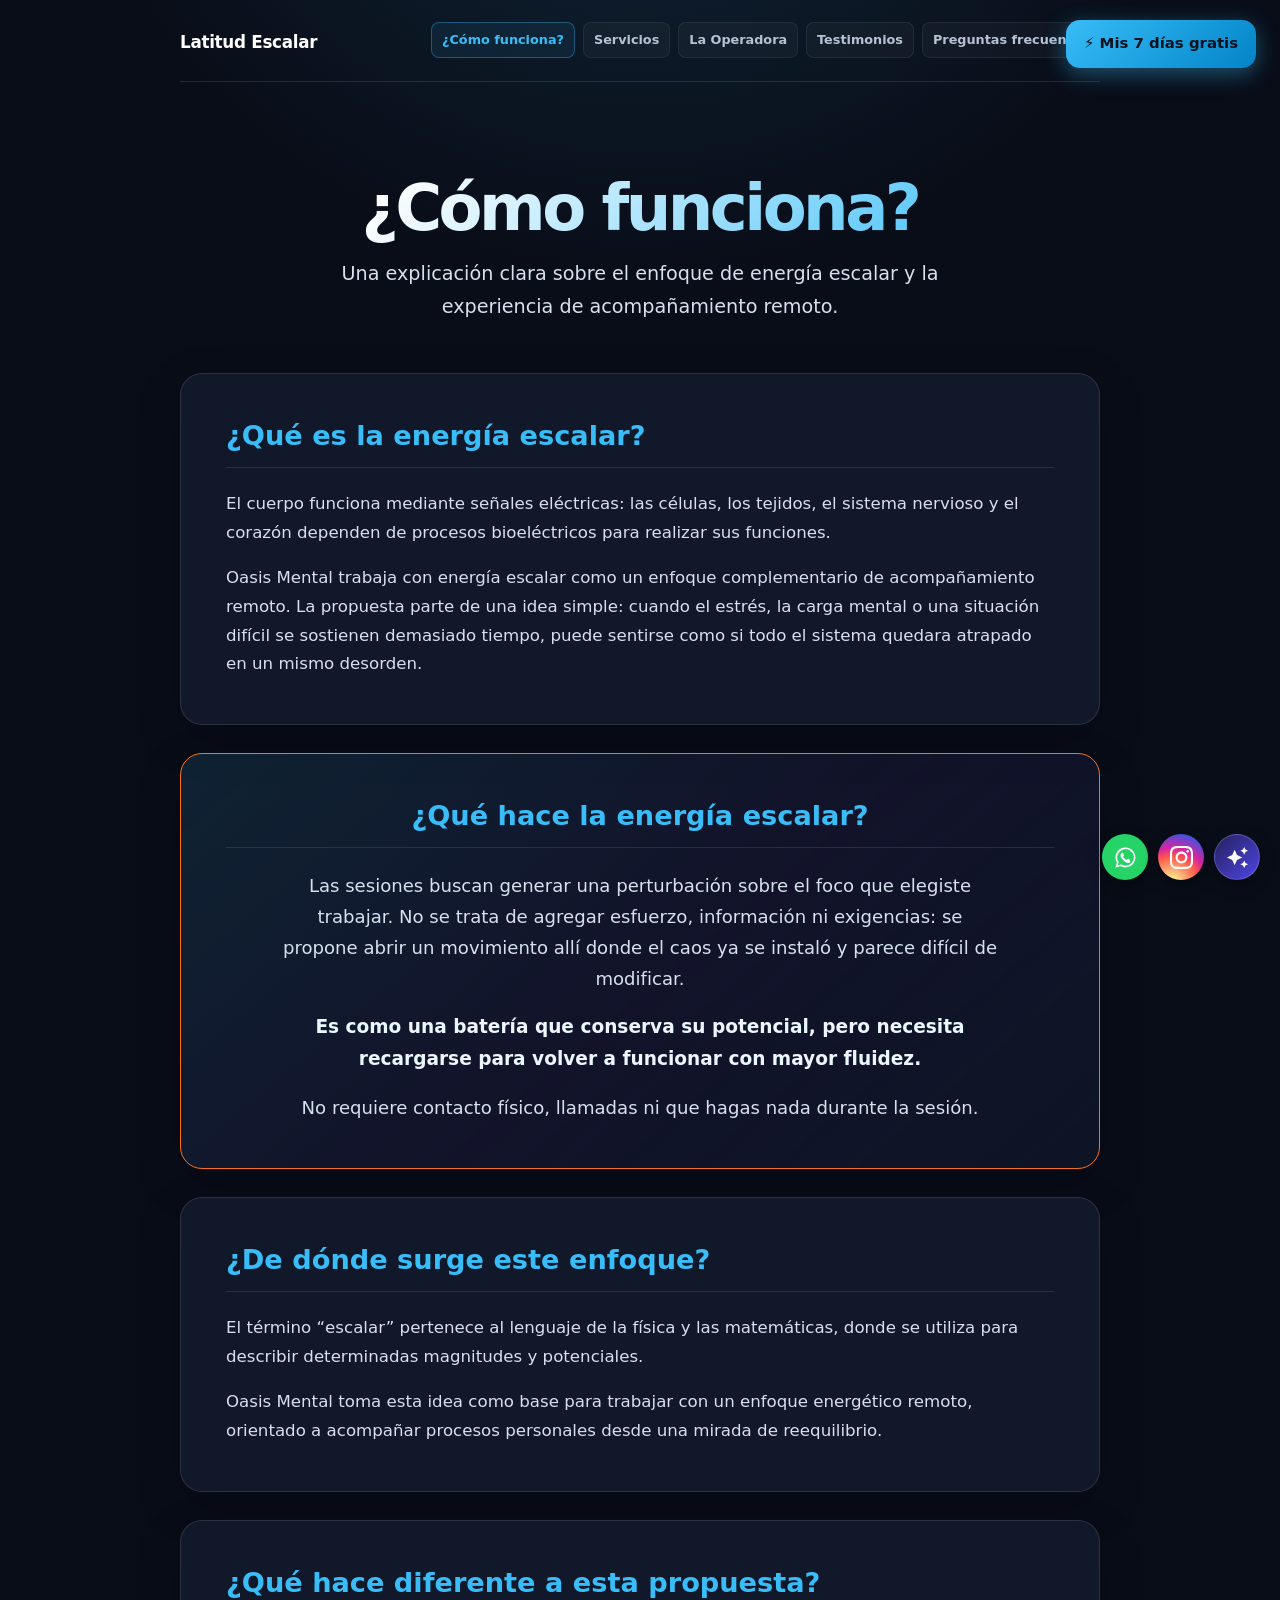
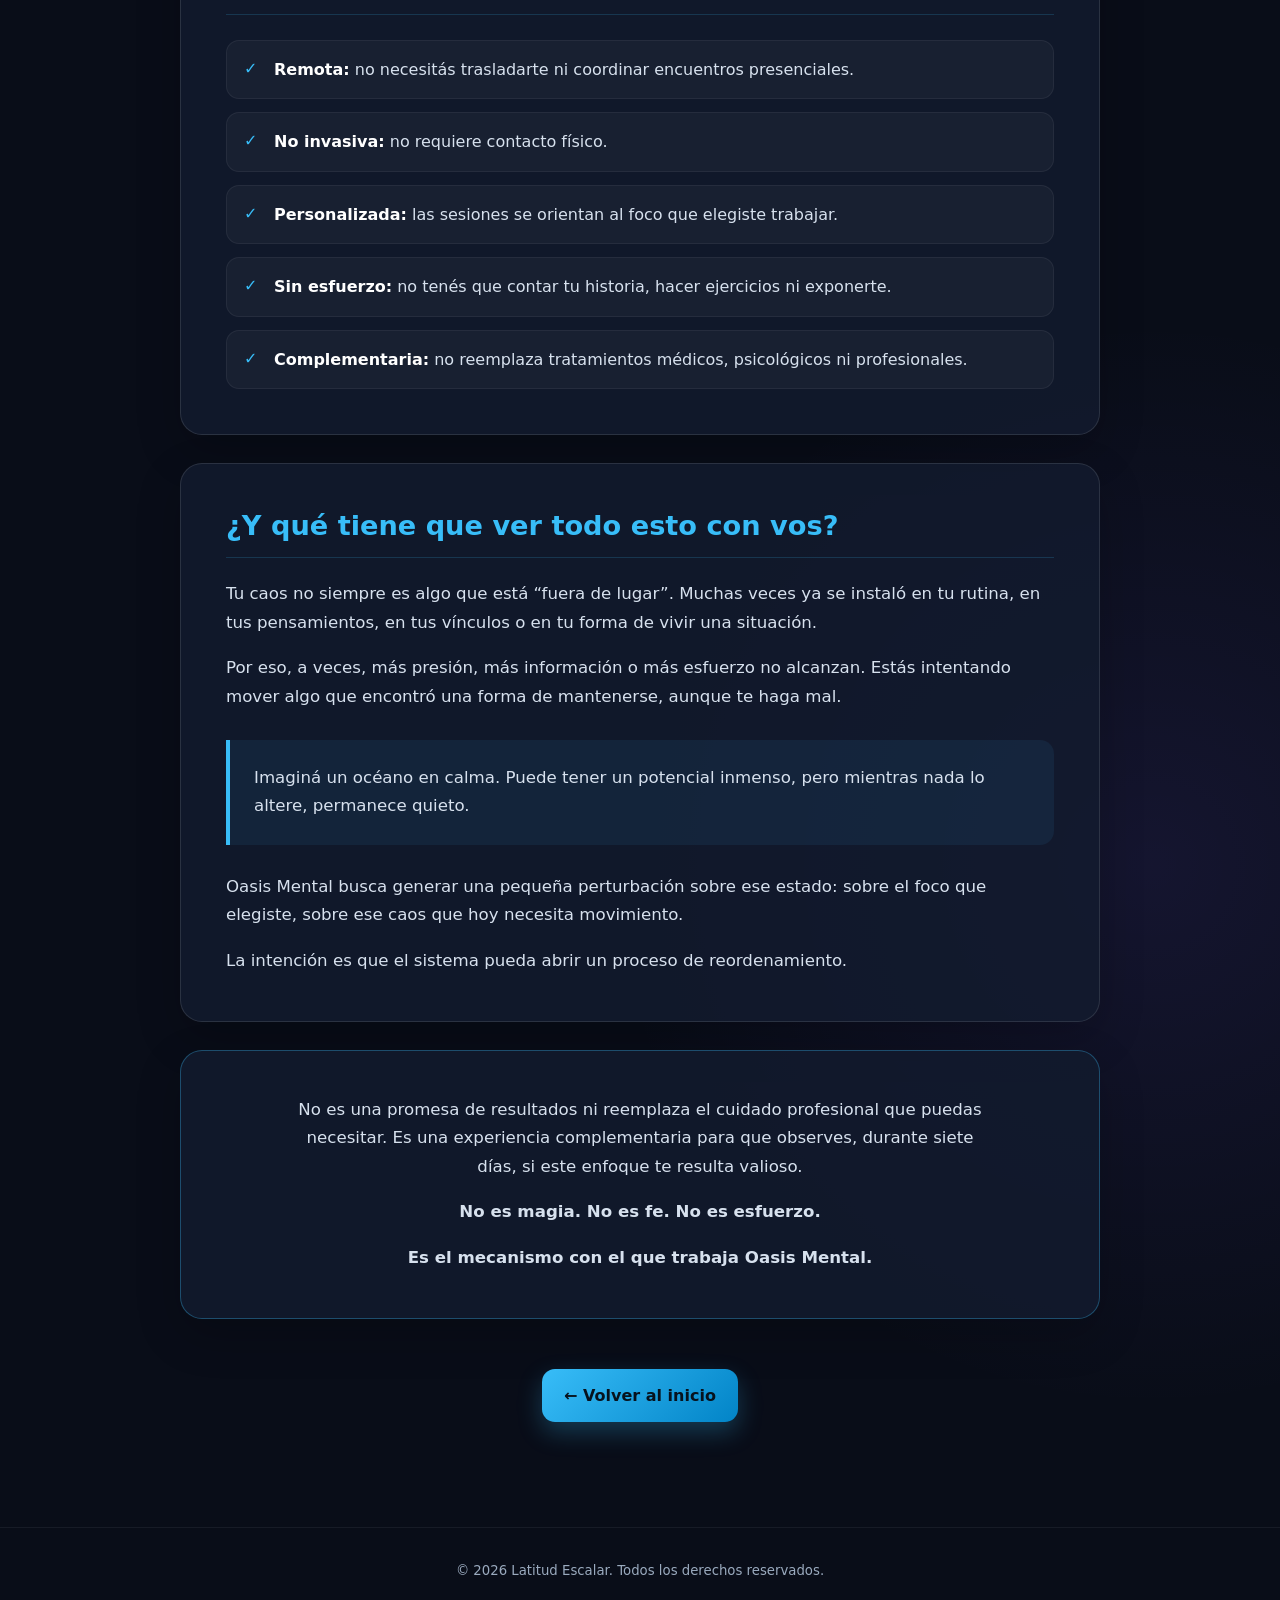
==== como-funciona.html @ 933feef6 "Update como-funciona.html" ====
<!DOCTYPE html>
<html lang="es">
<head>
  <meta charset="UTF-8">
  <meta name="viewport" content="width=device-width, initial-scale=1.0">
  <title>¿Cómo funciona? | Latitud Escalar</title>
  <style>
    :root {
      --bg: #090d18;
      --surface: rgba(19, 28, 47, .82);
      --surface-soft: rgba(15, 23, 42, .72);
      --text: #f4f8ff;
      --muted: #b6c2d3;
      --blue: #38bdf8;
      --blue-dark: #0284c7;
      --line: rgba(255,255,255,.11);
    }

    * { box-sizing: border-box; }
    html { scroll-behavior: smooth; }

    body {
      margin: 0;
      min-width: 320px;
      color: var(--text);
      background:
        radial-gradient(circle at 50% -10%, rgba(56,189,248,.17), transparent 38rem),
        radial-gradient(circle at 90% 75%, rgba(124,92,255,.10), transparent 34rem),
        var(--bg);
      font-family: "Segoe UI", system-ui, -apple-system, BlinkMacSystemFont, sans-serif;
      line-height: 1.72;
    }

    a { color: inherit; }
    .container { width: min(100% - 32px, 920px); margin: 0 auto; }

    .top-nav-container {
      display: flex;
      justify-content: space-between;
      align-items: center;
      gap: 16px;
      padding: 20px 0 16px;
      border-bottom: 1px solid var(--line);
    }

    .brand-logo {
      color: #fff;
      font-size: 1.05rem;
      font-weight: 800;
      letter-spacing: -.3px;
      text-decoration: none;
      white-space: nowrap;
    }

    .brand-logo:hover { color: var(--blue); }

    .nav-links {
      display: flex;
      gap: 8px;
      align-items: center;
      overflow-x: auto;
      padding: 2px 0 7px;
      scrollbar-width: none;
    }

    .nav-links::-webkit-scrollbar { display: none; }

    .nav-links a {
      color: var(--muted);
      border: 1px solid rgba(255,255,255,.07);
      border-radius: 8px;
      background: rgba(255,255,255,.03);
      font-size: .8rem;
      font-weight: 600;
      padding: 6px 10px;
      text-decoration: none;
      white-space: nowrap;
      transition: .2s ease;
    }

    .nav-links a:hover,
    .nav-links a.active {
      color: var(--blue);
      border-color: rgba(56,189,248,.35);
      background: rgba(56,189,248,.08);
    }

    .intro {
      padding: 70px 0 50px;
      text-align: center;
    }

    .eyebrow {
      display: inline-flex;
      gap: 8px;
      align-items: center;
      padding: 7px 13px;
      border: 1px solid rgba(56,189,248,.32);
      border-radius: 99px;
      color: var(--blue);
      background: rgba(56,189,248,.08);
      font-size: .78rem;
      font-weight: 800;
      letter-spacing: .09em;
      text-transform: uppercase;
    }

    .eyebrow::before {
      content: "";
      width: 8px;
      height: 8px;
      border-radius: 50%;
      background: var(--blue);
      box-shadow: 0 0 12px var(--blue);
    }

    h1 {
      max-width: 800px;
      margin: 22px auto 14px;
      font-size: clamp(2.25rem, 6vw, 4rem);
      letter-spacing: -.055em;
      line-height: 1.08;
      background: linear-gradient(135deg, #fff 18%, var(--blue));
      -webkit-background-clip: text;
      background-clip: text;
      color: transparent;
    }

    .lead {
      max-width: 700px;
      margin: 0 auto;
      color: #d6e1ee;
      font-size: clamp(1.04rem, 2vw, 1.2rem);
    }

    .content { padding-bottom: 100px; }

    .card {
      margin: 0 0 28px;
      padding: clamp(25px, 5vw, 45px);
      background: var(--surface);
      border: 1px solid var(--line);
      border-radius: 22px;
      box-shadow: 0 16px 46px rgba(0,0,0,.20);
    }

    .card h2 {
      margin: 0 0 22px;
      padding-bottom: 14px;
      border-bottom: 1px solid rgba(56,189,248,.18);
      color: var(--blue);
      font-size: clamp(1.35rem, 3vw, 1.7rem);
      line-height: 1.25;
    }

    .card p {
      margin: 0 0 17px;
      color: #d7e1ee;
      font-size: 1.04rem;
    }

    .card p:last-child { margin-bottom: 0; }

    .focus-card {
      border-color: #f97316;
      background: linear-gradient(140deg, rgba(56,189,248,.12), rgba(124,92,255,.08), var(--surface-soft));
      text-align: center;
    }

    .focus-card p {
      max-width: 720px;
      margin-left: auto;
      margin-right: auto;
      font-size: 1.13rem;
    }

    .highlight {
      color: #fff;
      font-weight: 750;
    }

    .quote {
      color: #eaf7ff !important;
      font-size: 1.16rem !important;
      font-weight: 700;
    }

    .check-list {
      list-style: none;
      display: grid;
      gap: 13px;
      padding: 0;
      margin: 25px 0 0;
    }

    .check-list li {
      position: relative;
      padding: 15px 17px 15px 47px;
      color: #d7e1ee;
      background: rgba(255,255,255,.035);
      border: 1px solid rgba(255,255,255,.06);
      border-radius: 13px;
    }

    .check-list li::before {
      content: "✓";
      position: absolute;
      left: 17px;
      top: 14px;
      color: var(--blue);
      font-weight: 900;
    }

    .check-list strong { color: #fff; }

    .note {
      margin: 28px 0;
      padding: 24px;
      border-left: 4px solid var(--blue);
      border-radius: 0 14px 14px 0;
      background: rgba(56,189,248,.075);
      color: #ddecf9;
    }

    .note p { margin: 0; }

    .closing-card {
      text-align: center;
      border-color: rgba(56,189,248,.32);
    }

    .closing-card p {
      max-width: 700px;
      margin-left: auto;
      margin-right: auto;
    }

    .back-btn-container {
      display: flex;
      justify-content: center;
      padding: 22px 0 5px;
    }

    .btn-back {
      display: inline-flex;
      align-items: center;
      justify-content: center;
      gap: 9px;
      min-height: 50px;
      padding: 13px 22px;
      border-radius: 13px;
      color: #07121d;
      background: linear-gradient(135deg, var(--blue), var(--blue-dark));
      box-shadow: 0 10px 25px rgba(56,189,248,.26);
      font-size: 1rem;
      font-weight: 850;
      text-decoration: none;
    }

    .floating-desktop-cta {
      position: fixed;
      z-index: 10001;
      top: 20px;
      right: 24px;
      padding: 11px 18px;
      border-radius: 14px;
      color: #07121d;
      background: linear-gradient(135deg, var(--blue), var(--blue-dark));
      box-shadow: 0 6px 22px rgba(56,189,248,.4);
      font-size: .93rem;
      font-weight: 850;
      text-decoration: none;
    }

    .floating-container {
      position: fixed;
      z-index: 10002;
      right: 20px;
      bottom: 20px;
      left: 20px;
      display: flex;
      align-items: center;
      justify-content: space-between;
      pointer-events: none;
    }

    .floating-socials {
      display: flex;
      gap: 10px;
      margin-left: auto;
      pointer-events: auto;
    }

    .floating-mobile-cta {
      display: inline-flex;
      align-items: center;
      gap: 6px;
      padding: 12px 16px;
      border: 1px solid rgba(255,255,255,.2);
      border-radius: 99px;
      color: #07121d;
      background: linear-gradient(135deg, var(--blue), var(--blue-dark));
      box-shadow: 0 4px 18px rgba(56,189,248,.4);
      font-size: .82rem;
      font-weight: 850;
      pointer-events: auto;
      text-decoration: none;
    }

    .float-btn {
      display: grid;
      width: 46px;
      height: 46px;
      place-items: center;
      border: 0;
      border-radius: 50%;
      color: #fff;
      box-shadow: 0 5px 16px rgba(0,0,0,.33);
      cursor: pointer;
      text-decoration: none;
    }

    .float-btn svg {
      width: 23px;
      height: 23px;
      fill: currentColor;
    }

    .btn-whatsapp { background: #25d366; }

    .btn-instagram {
      background: radial-gradient(circle at 30% 107%, #fdf497 0 5%, #fd5949 45%, #d6249f 60%, #285aeb 90%);
    }

    .btn-gemini {
      background: linear-gradient(135deg, #24205d, #4f46e5);
      border: 1px solid rgba(255,255,255,.18);
    }

    .chat-widget {
      position: fixed;
      z-index: 10003;
      right: 20px;
      bottom: 78px;
      display: none;
      flex-direction: column;
      width: min(340px, calc(100vw - 32px));
      height: 440px;
      overflow: hidden;
      border: 1px solid rgba(255,255,255,.15);
      border-radius: 17px;
      background: #0f172a;
      box-shadow: 0 18px 42px rgba(0,0,0,.55);
    }

    .chat-header {
      display: flex;
      align-items: center;
      justify-content: space-between;
      padding: 12px 15px;
      background: #201d53;
      border-bottom: 1px solid rgba(255,255,255,.1);
    }

    .chat-header h2 {
      margin: 0;
      color: #fff;
      font-size: .92rem;
    }

    .chat-header span {
      color: #b9b8ff;
      font-size: .72rem;
    }

    .chat-close {
      border: 0;
      color: #dbeafe;
      background: transparent;
      font-size: 1.35rem;
      cursor: pointer;
    }

    .chat-messages {
      display: flex;
      flex: 1;
      flex-direction: column;
      gap: 10px;
      overflow-y: auto;
      padding: 14px;
    }

    .chat-msg {
      max-width: 84%;
      padding: 9px 12px;
      border-radius: 12px;
      font-size: .84rem;
      line-height: 1.45;
    }

    .msg-bot {
      align-self: flex-start;
      color: #e6edf7;
      background: #1e293b;
      border-bottom-left-radius: 2px;
    }

    .msg-user {
      align-self: flex-end;
      color: #fff;
      background: #4f46e5;
      border-bottom-right-radius: 2px;
    }

    .chat-input-area {
      display: flex;
      gap: 7px;
      padding: 10px;
      border-top: 1px solid rgba(255,255,255,.1);
      background: #0b1020;
    }

    .chat-input-area input {
      min-width: 0;
      flex: 1;
      padding: 9px 10px;
      border: 1px solid rgba(255,255,255,.12);
      border-radius: 8px;
      outline: 0;
      color: #fff;
      background: #1e293b;
    }

    .chat-input-area button {
      padding: 9px 11px;
      border: 0;
      border-radius: 8px;
      color: #fff;
      background: #4f46e5;
      font-weight: 700;
      cursor: pointer;
    }

    footer {
      padding: 32px 20px 104px;
      border-top: 1px solid rgba(255,255,255,.06);
      color: #9aaabe;
      font-size: .83rem;
      text-align: center;
    }

    @media (min-width: 768px) {
      .floating-mobile-cta { display: none; }
      .floating-container {
        justify-content: flex-end;
        left: auto;
      }
    }

    @media (max-width: 760px) {
      .top-nav-container {
        align-items: flex-start;
        flex-direction: column;
      }

      .nav-links { width: 100%; }
      .intro { padding: 52px 0 38px; }
      .floating-desktop-cta { display: none; }
    }

    @media (max-width: 460px) {
      .container { width: min(100% - 24px, 920px); }
      .card { border-radius: 17px; }

      .floating-container {
        right: 12px;
        bottom: 12px;
        left: 12px;
      }

      .floating-socials { gap: 7px; }

      .float-btn {
        width: 42px;
        height: 42px;
      }

      .floating-mobile-cta {
        padding: 11px 12px;
        font-size: .76rem;
      }
    }
  </style>
</head>
<body>
  <a class="floating-desktop-cta" href="./index.html#registro">⚡ Mis 7 días gratis</a>

  <div class="container">
    <header class="top-nav-container">
      <a href="./index.html" class="brand-logo">Latitud Escalar</a>

      <nav class="nav-links" aria-label="Navegación principal">
        <a href="./como-funciona.html" class="active" aria-current="page">¿Cómo funciona?</a>
        <a href="./servicios.html">Servicios</a>
        <a href="./sobre-mi.html">La Operadora</a>
        <a href="./testimonios.html">Testimonios</a>
        <a href="./preguntas-frecuentes.html">Preguntas frecuentes</a>
      </nav>
    </header>

    <main>
      <section class="intro">
        <h1>¿Cómo funciona?</h1>
        <p class="lead">Una explicación clara sobre el enfoque de energía escalar y la experiencia de acompañamiento remoto.</p>
      </section>

      <div class="content">
        <section class="card">
          <h2>¿Qué es la energía escalar?</h2>
          <p>El cuerpo funciona mediante señales eléctricas: las células, los tejidos, el sistema nervioso y el corazón dependen de procesos bioeléctricos para realizar sus funciones.</p>
          <p>Oasis Mental trabaja con energía escalar como un enfoque complementario de acompañamiento remoto. La propuesta parte de una idea simple: cuando el estrés, la carga mental o una situación difícil se sostienen demasiado tiempo, puede sentirse como si todo el sistema quedara atrapado en un mismo desorden.</p>
        </section>

        <section class="card focus-card">
          <h2>¿Qué hace la energía escalar?</h2>
          <p>Las sesiones buscan generar una perturbación sobre el foco que elegiste trabajar. No se trata de agregar esfuerzo, información ni exigencias: se propone abrir un movimiento allí donde el caos ya se instaló y parece difícil de modificar.</p>
          <p class="quote">Es como una batería que conserva su potencial, pero necesita recargarse para volver a funcionar con mayor fluidez.</p>
          <p>No requiere contacto físico, llamadas ni que hagas nada durante la sesión.</p>
        </section>

        <section class="card">
          <h2>¿De dónde surge este enfoque?</h2>
          <p>El término “escalar” pertenece al lenguaje de la física y las matemáticas, donde se utiliza para describir determinadas magnitudes y potenciales.</p>
          <p>Oasis Mental toma esta idea como base para trabajar con un enfoque energético remoto, orientado a acompañar procesos personales desde una mirada de reequilibrio.</p>
        </section>

        <section class="card">
          <h2>¿Qué hace diferente a esta propuesta?</h2>

          <ul class="check-list">
            <li><strong>Remota:</strong> no necesitás trasladarte ni coordinar encuentros presenciales.</li>
            <li><strong>No invasiva:</strong> no requiere contacto físico.</li>
            <li><strong>Personalizada:</strong> las sesiones se orientan al foco que elegiste trabajar.</li>
            <li><strong>Sin esfuerzo:</strong> no tenés que contar tu historia, hacer ejercicios ni exponerte.</li>
            <li><strong>Complementaria:</strong> no reemplaza tratamientos médicos, psicológicos ni profesionales.</li>
          </ul>
        </section>

        <section class="card">
          <h2>¿Y qué tiene que ver todo esto con vos?</h2>
          <p>Tu caos no siempre es algo que está “fuera de lugar”. Muchas veces ya se instaló en tu rutina, en tus pensamientos, en tus vínculos o en tu forma de vivir una situación.</p>
          <p>Por eso, a veces, más presión, más información o más esfuerzo no alcanzan. Estás intentando mover algo que encontró una forma de mantenerse, aunque te haga mal.</p>

          <div class="note">
            <p>Imaginá un océano en calma. Puede tener un potencial inmenso, pero mientras nada lo altere, permanece quieto.</p>
          </div>

          <p>Oasis Mental busca generar una pequeña perturbación sobre ese estado: sobre el foco que elegiste, sobre ese caos que hoy necesita movimiento.</p>
          <p>La intención es que el sistema pueda abrir un proceso de reordenamiento.</p>
        </section>

        <section class="card closing-card">
          <p>No es una promesa de resultados ni reemplaza el cuidado profesional que puedas necesitar. Es una experiencia complementaria para que observes, durante siete días, si este enfoque te resulta valioso.</p>
          <p class="highlight">No es magia. No es fe. No es esfuerzo.</p>
          <p class="highlight">Es el mecanismo con el que trabaja Oasis Mental.</p>
        </section>

        <div class="back-btn-container">
          <a class="btn-back" href="./index.html">← Volver al inicio</a>
        </div>
      </div>
    </main>
  </div>

  <div class="floating-container">
    <a href="./index.html#registro" class="floating-mobile-cta">⚡ Mis 7 días gratis</a>

    <div class="floating-socials">
      <a href="https://wa.me/5493548567106?text=Hola%20tengo%20una%20consulta%20sobre%20Oasis%20Mental." target="_blank" rel="noopener" class="float-btn btn-whatsapp" aria-label="Escribir por WhatsApp" title="Escribir por WhatsApp">
        <svg viewBox="0 0 32 32" aria-hidden="true">
          <path d="M16 2a13.9 13.9 0 0 0-12 21L2 30l7.2-1.9A13.9 13.9 0 1 0 16 2zm0 25.5a11.6 11.6 0 0 1-5.9-1.6l-.4-.3-4.4 1.1 1.2-4.3-.3-.4a11.6 11.6 0 1 1 9.8 5.5zm6.4-8.7c-.4-.2-2.1-1-2.4-1.2s-.6-.2-.8.2-.9 1.2-1.1 1.4-.4.2-.7 0a9.2 9.2 0 0 1-2.7-1.7 10.2 10.2 0 0 1-1.9-2.3c-.2-.4 0-.6.2-.8l.5-.6.4-.5c.1-.2.1-.4 0-.5s-.8-2-1.1-2.7c-.3-.7-.6-.6-.8-.6h-.7a1.4 1.4 0 0 0-1 .5 4.3 4.3 0 0 0-1.3 3.2 7.5 7.5 0 0 0 1.6 4 17.2 17.2 0 0 0 6.6 5.8c2.4 1 2.9.8 3.4.8a3 3 0 0 0 2-1.4 2.5 2.5 0 0 0 .2-1.4c-.1-.1-.3-.2-.7-.4z"/>
        </svg>
      </a>

      <a href="https://instagram.com/latitudescalar" target="_blank" rel="noopener" class="float-btn btn-instagram" aria-label="Seguir en Instagram" title="Seguir en Instagram">
        <svg viewBox="0 0 24 24" aria-hidden="true">
          <path d="M12 2.163c3.204 0 3.584.012 4.85.07 3.252.148 4.771 1.691 4.919 4.919.058 1.265.069 1.645.069 4.849 0 3.205-.012 3.584-.069 4.849-.149 3.225-1.664 4.771-4.919 4.919-1.266.058-1.644.07-4.85.07-3.204 0-3.584-.012-4.849-.07-3.26-.149-4.771-1.699-4.919-4.92-.058-1.265-.07-1.644-.07-4.849 0-3.204.013-3.583.07-4.849.149-3.227 1.664-4.771 4.919-4.919 1.266-.057 1.645-.069 4.849-.069zm0-2.163c-3.259 0-3.667.014-4.947.072-4.358.2-6.78 2.618-6.98 6.98-.059 1.281-.073 1.689-.073 4.948 0 3.259.014 3.668.072 4.948.2 4.358 2.618 6.78 6.98 6.98 1.281.058 1.689.072 4.948.072 3.259 0 3.668-.014 4.948-.072 4.354-.2 6.782-2.618 6.979-6.98.059-1.28.073-1.689.073-4.948 0-3.259-.014-3.667-.072-4.947-.196-4.354-2.617-6.78-6.979-6.98-1.281-.059-1.69-.073-4.949-.073zm0 5.838c-3.403 0-6.162 2.759-6.162 6.162s2.759 6.163 6.162 6.163 6.162-2.759 6.162-6.163c0-3.403-2.759-6.162-6.162-6.162zm0 10.162c-2.209 0-4-1.79-4-4 0-2.209 1.791-4 4-4s4 1.791 4 4c0 2.21-1.791 4-4 4zm6.406-11.845c-.796 0-1.441.645-1.441 1.44s.645 1.44 1.441 1.44c.795 0 1.439-.645 1.439-1.44s-.644-1.44-1.439-1.44z"/>
        </svg>
      </a>

      <button type="button" class="float-btn btn-gemini" onclick="toggleChat()" aria-label="Abrir asistente Oasis" title="Preguntar al asistente">
        <svg viewBox="0 0 24 24" aria-hidden="true">
          <path d="M19 9l1.25-2.75L23 5l-2.75-1.25L19 1l-1.25 2.75L15 5l2.75 1.25L19 9zm-7.5.5L9 4 6.5 9.5 1 12l5.5 2.5L9 20l2.5-5.5L17 12l-5.5-2.5zM19 15l-1.25 2.75L15 19l2.75 1.25L19 23l1.25-2.75L23 19l-2.75-1.25L19 15z"/>
        </svg>
      </button>
    </div>
  </div>

  <aside class="chat-widget" id="chatWidget" aria-label="Asistente Oasis">
    <div class="chat-header">
      <div>
        <h2>✨ Asistente Oasis</h2>
        <span>Preguntas sobre energía escalar</span>
      </div>
      <button class="chat-close" type="button" onclick="toggleChat()" aria-label="Cerrar chat">×</button>
    </div>

    <div class="chat-messages" id="chatMessages">
      <div class="chat-msg msg-bot">
        Hola, soy el Asistente Oasis. Estoy aquí para resolver tus dudas sobre cómo ordenar tu caos con energía escalar. ¿Qué te gustaría saber?
      </div>
    </div>

    <div class="chat-input-area">
      <input id="chatInput" type="text" placeholder="Escribí tu consulta aquí..." onkeydown="handleKey(event)" aria-label="Escribir consulta">
      <button type="button" onclick="sendMessage()">Enviar</button>
    </div>
  </aside>

  <footer>© 2026 Latitud Escalar. Todos los derechos reservados.</footer>

  <script>
    const CHATBOT_ENDPOINT = "https://oasis-chat.contacto-latitudescalar.workers.dev";

    function toggleChat() {
      const chat = document.getElementById("chatWidget");
      chat.style.display = chat.style.display === "flex" ? "none" : "flex";
    }

    function handleKey(event) {
      if (event.key === "Enter") sendMessage();
    }

    async function sendMessage() {
      const input = document.getElementById("chatInput");
      const message = input.value.trim();

      if (!message) return;

      const messages = document.getElementById("chatMessages");

      const user = document.createElement("div");
      user.className = "chat-msg msg-user";
      user.innerText = message;
      messages.appendChild(user);

      input.value = "";

      const bot = document.createElement("div");
      bot.className = "chat-msg msg-bot";
      bot.innerText = "Escribiendo...";
      messages.appendChild(bot);

      messages.scrollTop = messages.scrollHeight;

      try {
        const response = await fetch(CHATBOT_ENDPOINT, {
          method: "POST",
          headers: { "Content-Type": "application/json" },
          body: JSON.stringify({ message })
        });

        const data = await response.json();

        bot.innerText = data.answer || "No pude procesar la respuesta. Podés escribirle a Laura por WhatsApp.";
      } catch {
        bot.innerText = "Error de conexión. Podés escribirle a Laura por WhatsApp.";
      }

      messages.scrollTop = messages.scrollHeight;
    }
  </script>
</body>
</html>
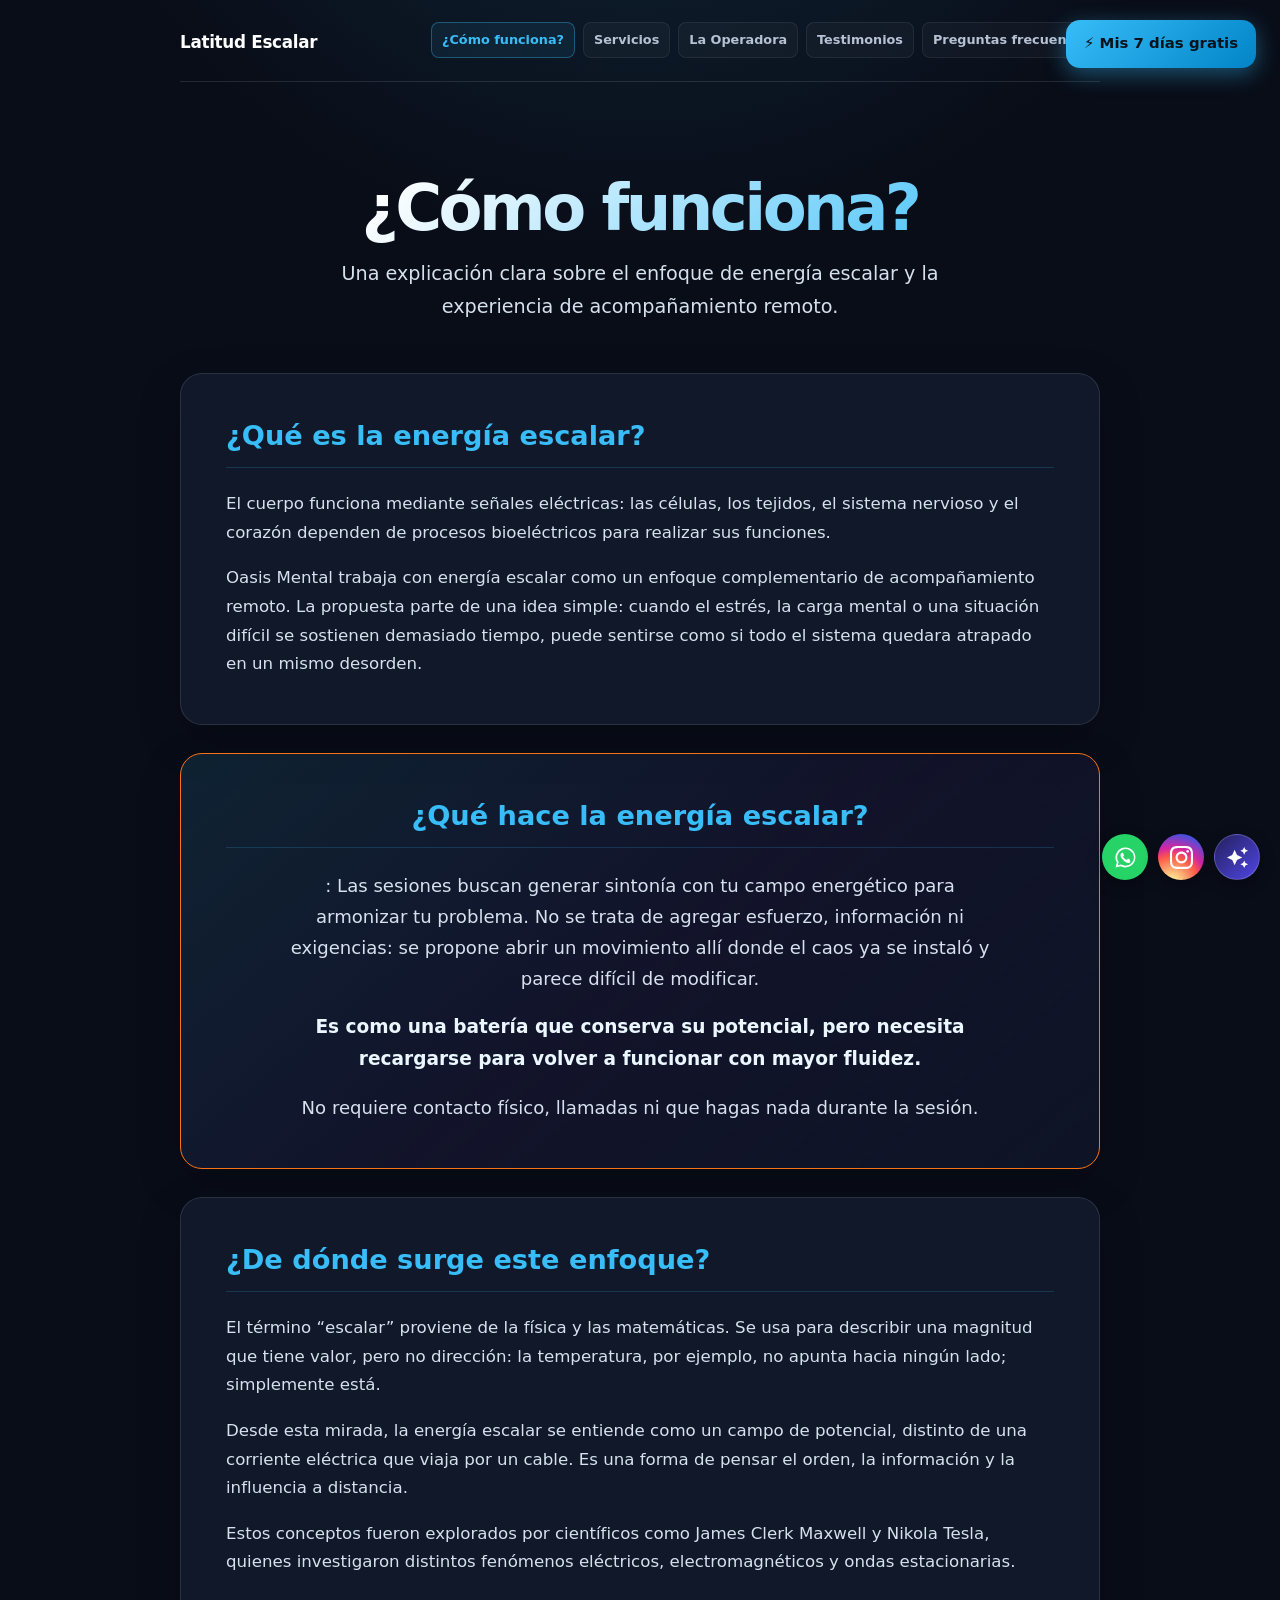
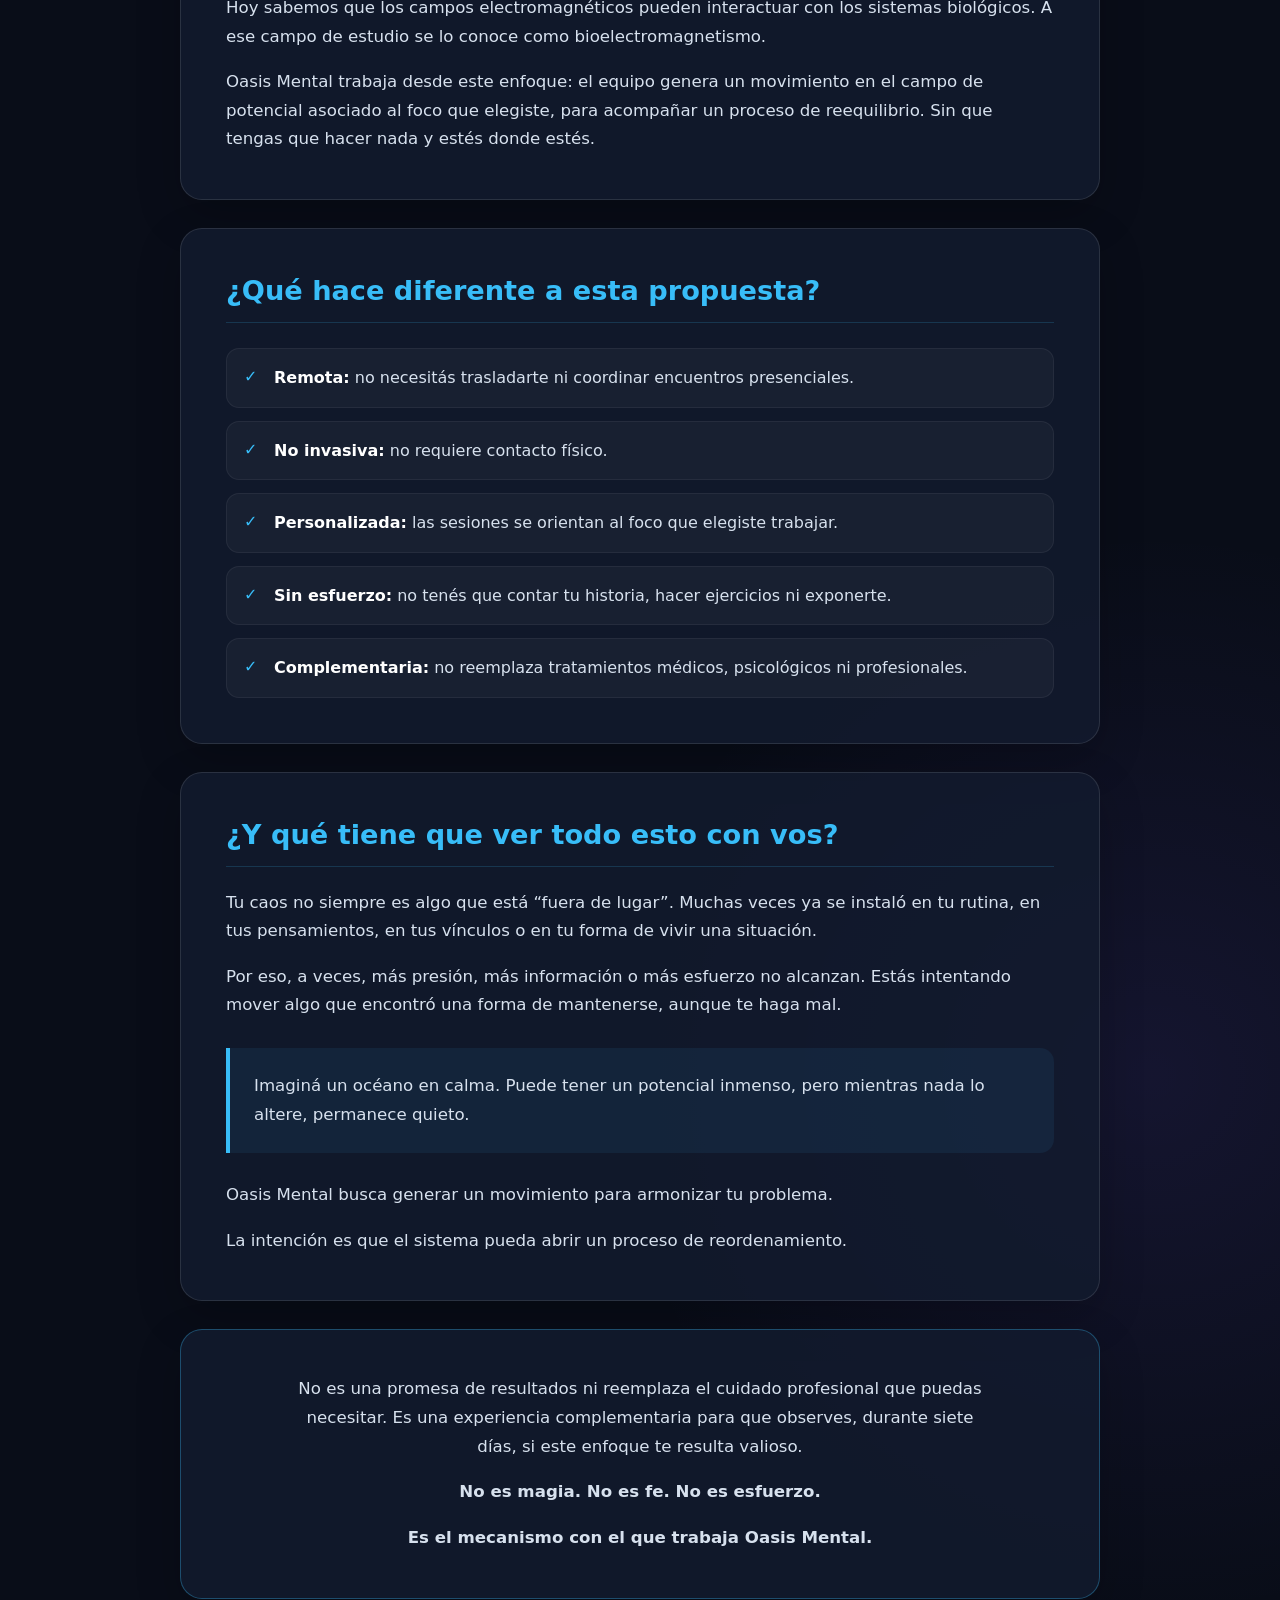
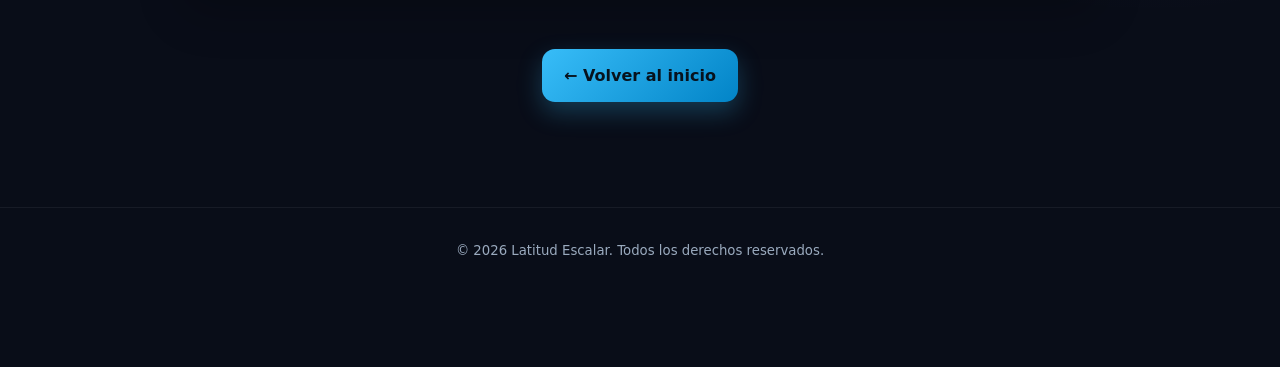
==== commit 5e7ac2c2: "Update como-funciona.html" ====
--- a/como-funciona.html
+++ b/como-funciona.html
@@ -523,16 +523,25 @@
 
         <section class="card focus-card">
           <h2>¿Qué hace la energía escalar?</h2>
-          <p>Las sesiones buscan generar una perturbación sobre el foco que elegiste trabajar. No se trata de agregar esfuerzo, información ni exigencias: se propone abrir un movimiento allí donde el caos ya se instaló y parece difícil de modificar.</p>
+          <p>: Las sesiones buscan generar sintonía con tu campo energético para armonizar tu problema. No se trata de agregar esfuerzo, información ni exigencias: se propone abrir un movimiento allí donde el caos ya se instaló y parece difícil de modificar.</p>
           <p class="quote">Es como una batería que conserva su potencial, pero necesita recargarse para volver a funcionar con mayor fluidez.</p>
           <p>No requiere contacto físico, llamadas ni que hagas nada durante la sesión.</p>
         </section>
 
+
         <section class="card">
-          <h2>¿De dónde surge este enfoque?</h2>
-          <p>El término “escalar” pertenece al lenguaje de la física y las matemáticas, donde se utiliza para describir determinadas magnitudes y potenciales.</p>
-          <p>Oasis Mental toma esta idea como base para trabajar con un enfoque energético remoto, orientado a acompañar procesos personales desde una mirada de reequilibrio.</p>
-        </section>
+  <h2>¿De dónde surge este enfoque?</h2>
+
+  <p>El término “escalar” proviene de la física y las matemáticas. Se usa para describir una magnitud que tiene valor, pero no dirección: la temperatura, por ejemplo, no apunta hacia ningún lado; simplemente está.</p>
+
+  <p>Desde esta mirada, la energía escalar se entiende como un campo de potencial, distinto de una corriente eléctrica que viaja por un cable. Es una forma de pensar el orden, la información y la influencia a distancia.</p>
+
+  <p>Estos conceptos fueron explorados por científicos como James Clerk Maxwell y Nikola Tesla, quienes investigaron distintos fenómenos eléctricos, electromagnéticos y ondas estacionarias.</p>
+
+  <p>Hoy sabemos que los campos electromagnéticos pueden interactuar con los sistemas biológicos. A ese campo de estudio se lo conoce como bioelectromagnetismo.</p>
+
+  <p>Oasis Mental trabaja desde este enfoque: el equipo genera un movimiento en el campo de potencial asociado al foco que elegiste, para acompañar un proceso de reequilibrio. Sin que tengas que hacer nada y estés donde estés.</p>
+</section>
 
         <section class="card">
           <h2>¿Qué hace diferente a esta propuesta?</h2>
@@ -555,7 +564,7 @@
             <p>Imaginá un océano en calma. Puede tener un potencial inmenso, pero mientras nada lo altere, permanece quieto.</p>
           </div>
 
-          <p>Oasis Mental busca generar una pequeña perturbación sobre ese estado: sobre el foco que elegiste, sobre ese caos que hoy necesita movimiento.</p>
+          <p>Oasis Mental busca generar un movimiento para armonizar tu problema.</p>
           <p>La intención es que el sistema pueda abrir un proceso de reordenamiento.</p>
         </section>
 
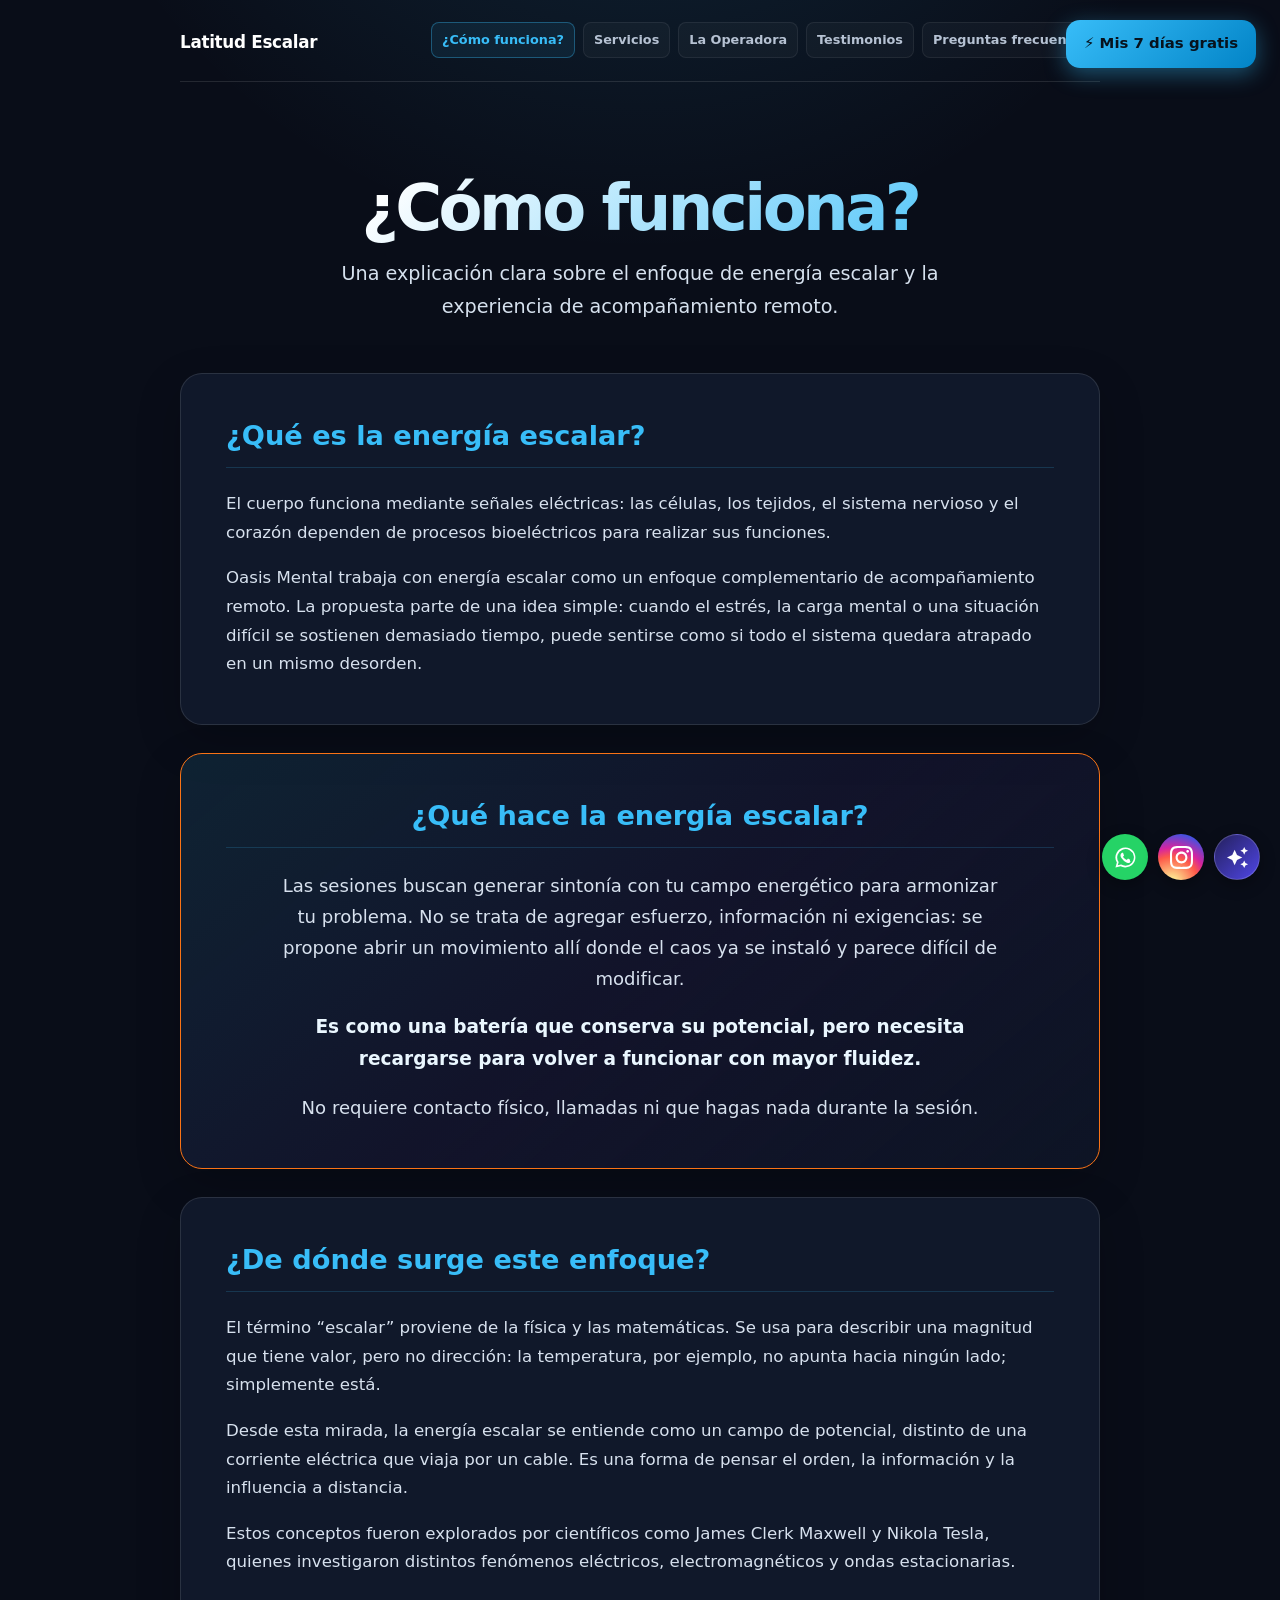
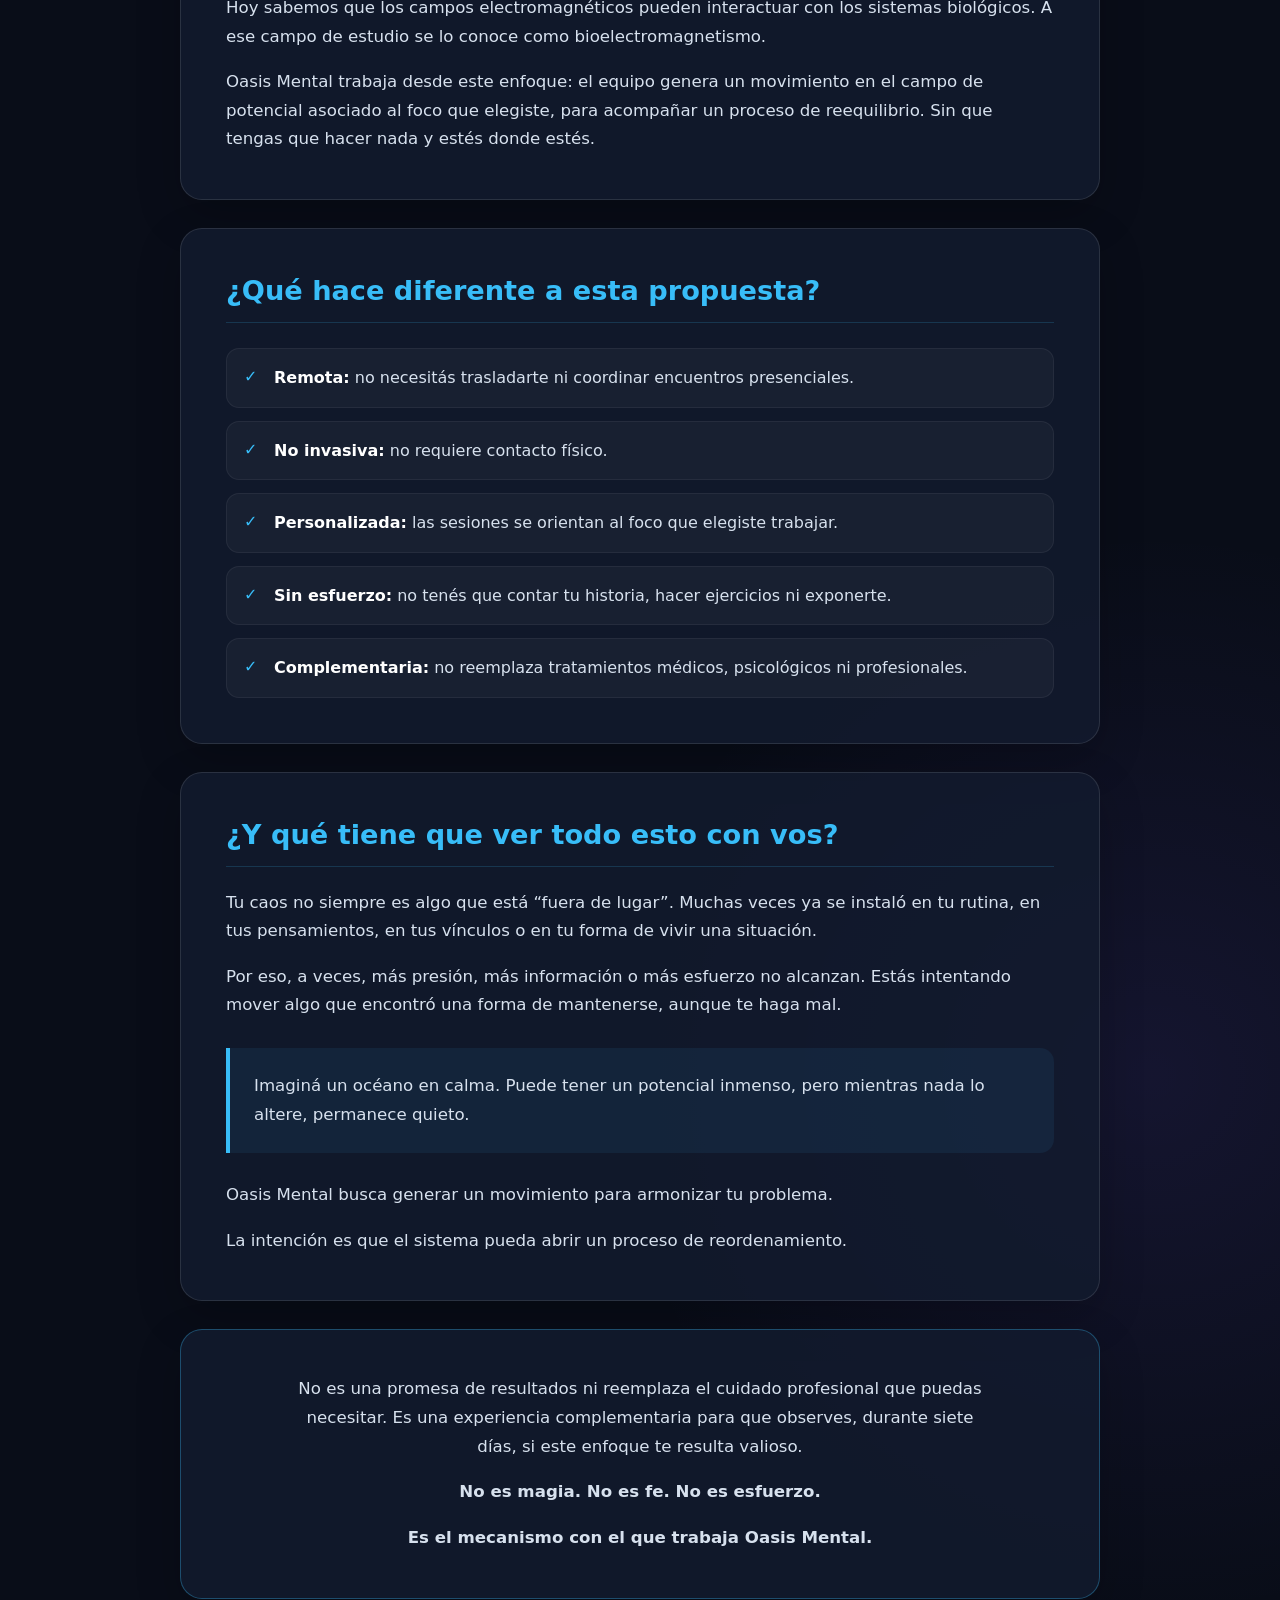
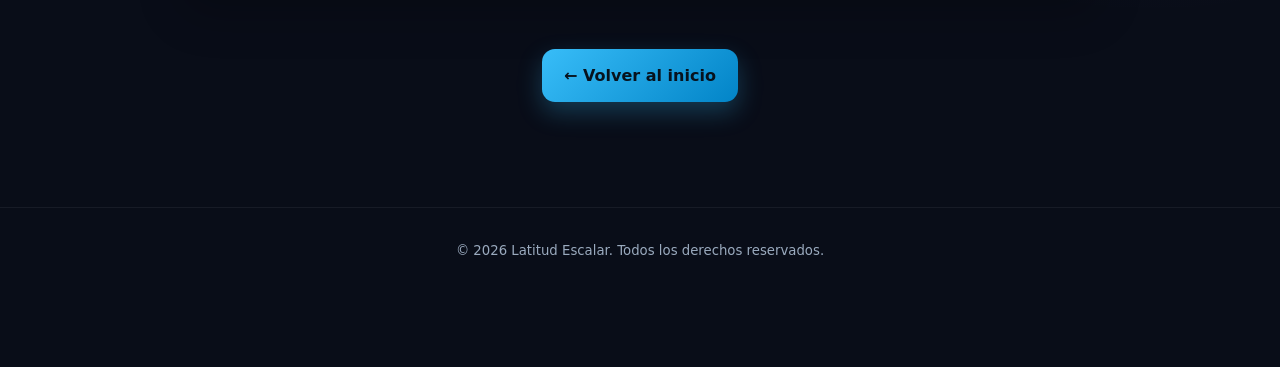
==== commit 1e17525c: "Update como-funciona.html" ====
--- a/como-funciona.html
+++ b/como-funciona.html
@@ -523,7 +523,7 @@
 
         <section class="card focus-card">
           <h2>¿Qué hace la energía escalar?</h2>
-          <p>: Las sesiones buscan generar sintonía con tu campo energético para armonizar tu problema. No se trata de agregar esfuerzo, información ni exigencias: se propone abrir un movimiento allí donde el caos ya se instaló y parece difícil de modificar.</p>
+          <p>Las sesiones buscan generar sintonía con tu campo energético para armonizar tu problema. No se trata de agregar esfuerzo, información ni exigencias: se propone abrir un movimiento allí donde el caos ya se instaló y parece difícil de modificar.</p>
           <p class="quote">Es como una batería que conserva su potencial, pero necesita recargarse para volver a funcionar con mayor fluidez.</p>
           <p>No requiere contacto físico, llamadas ni que hagas nada durante la sesión.</p>
         </section>
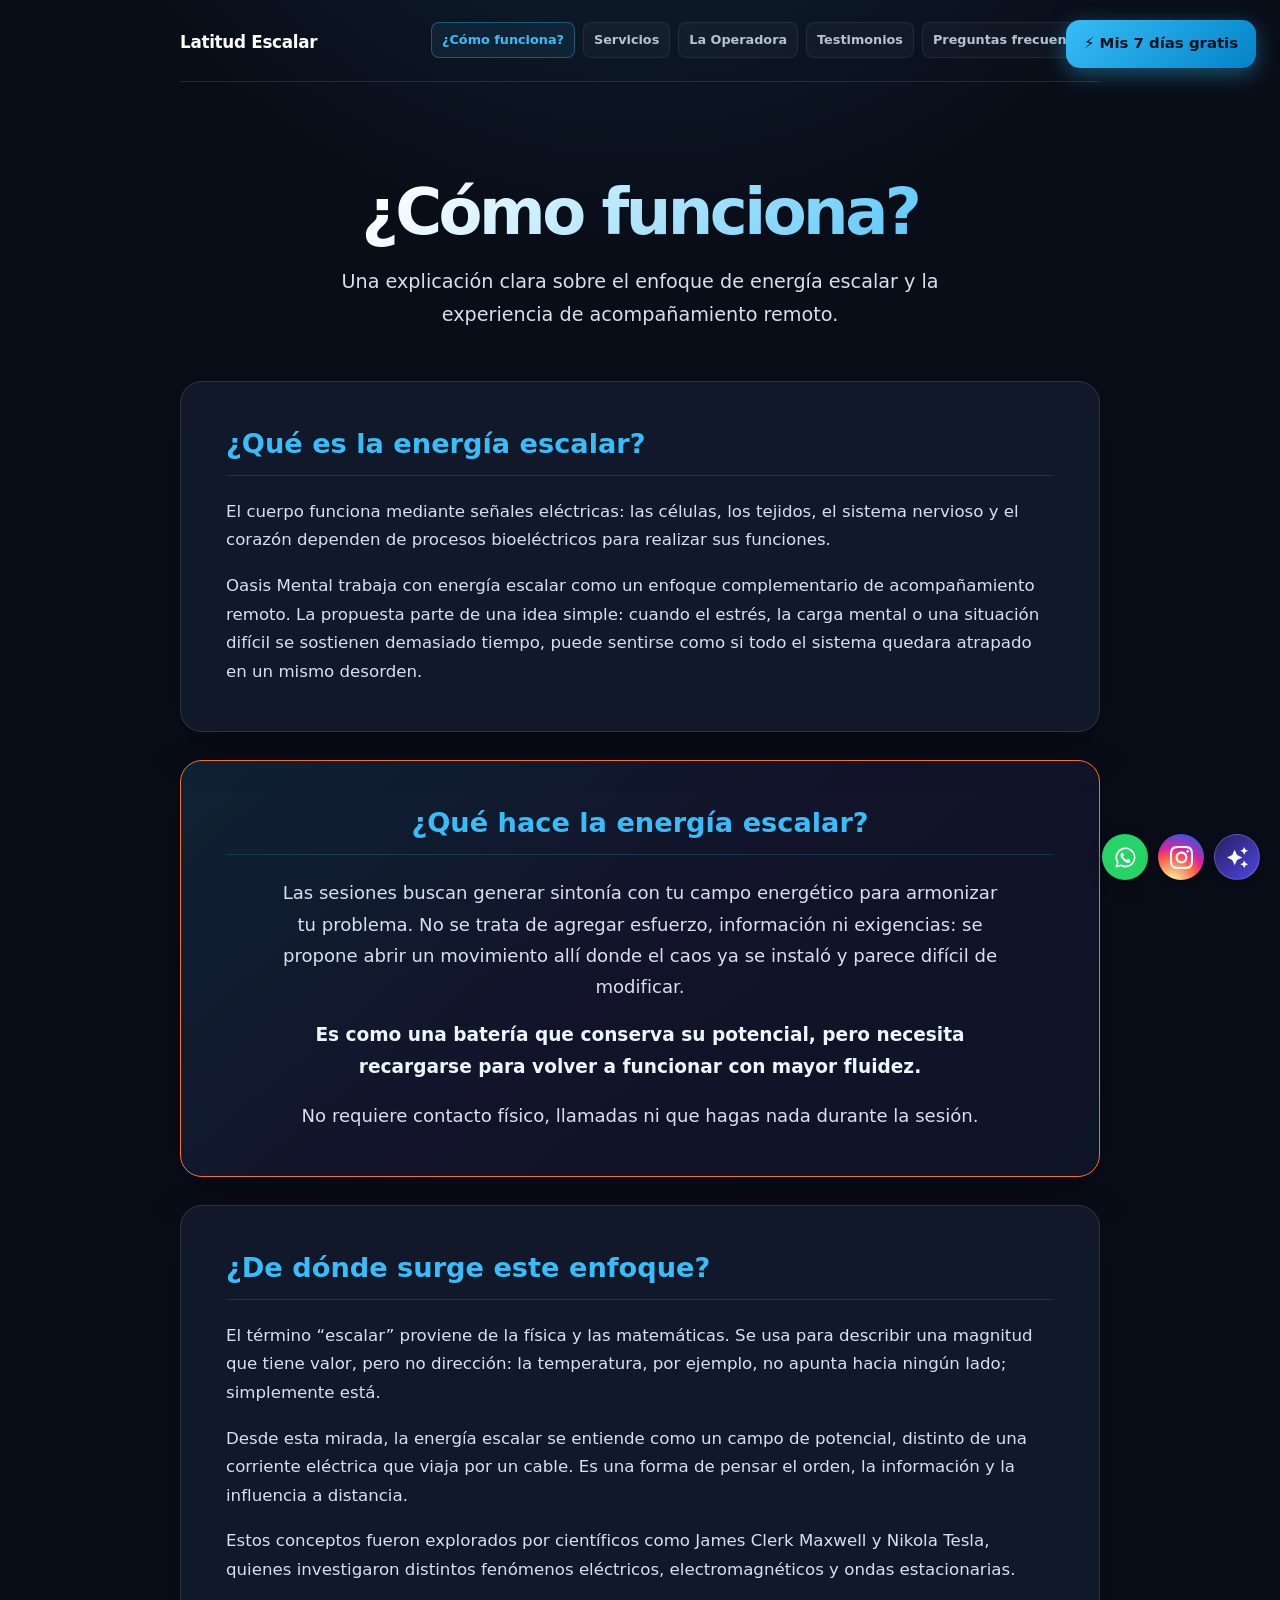
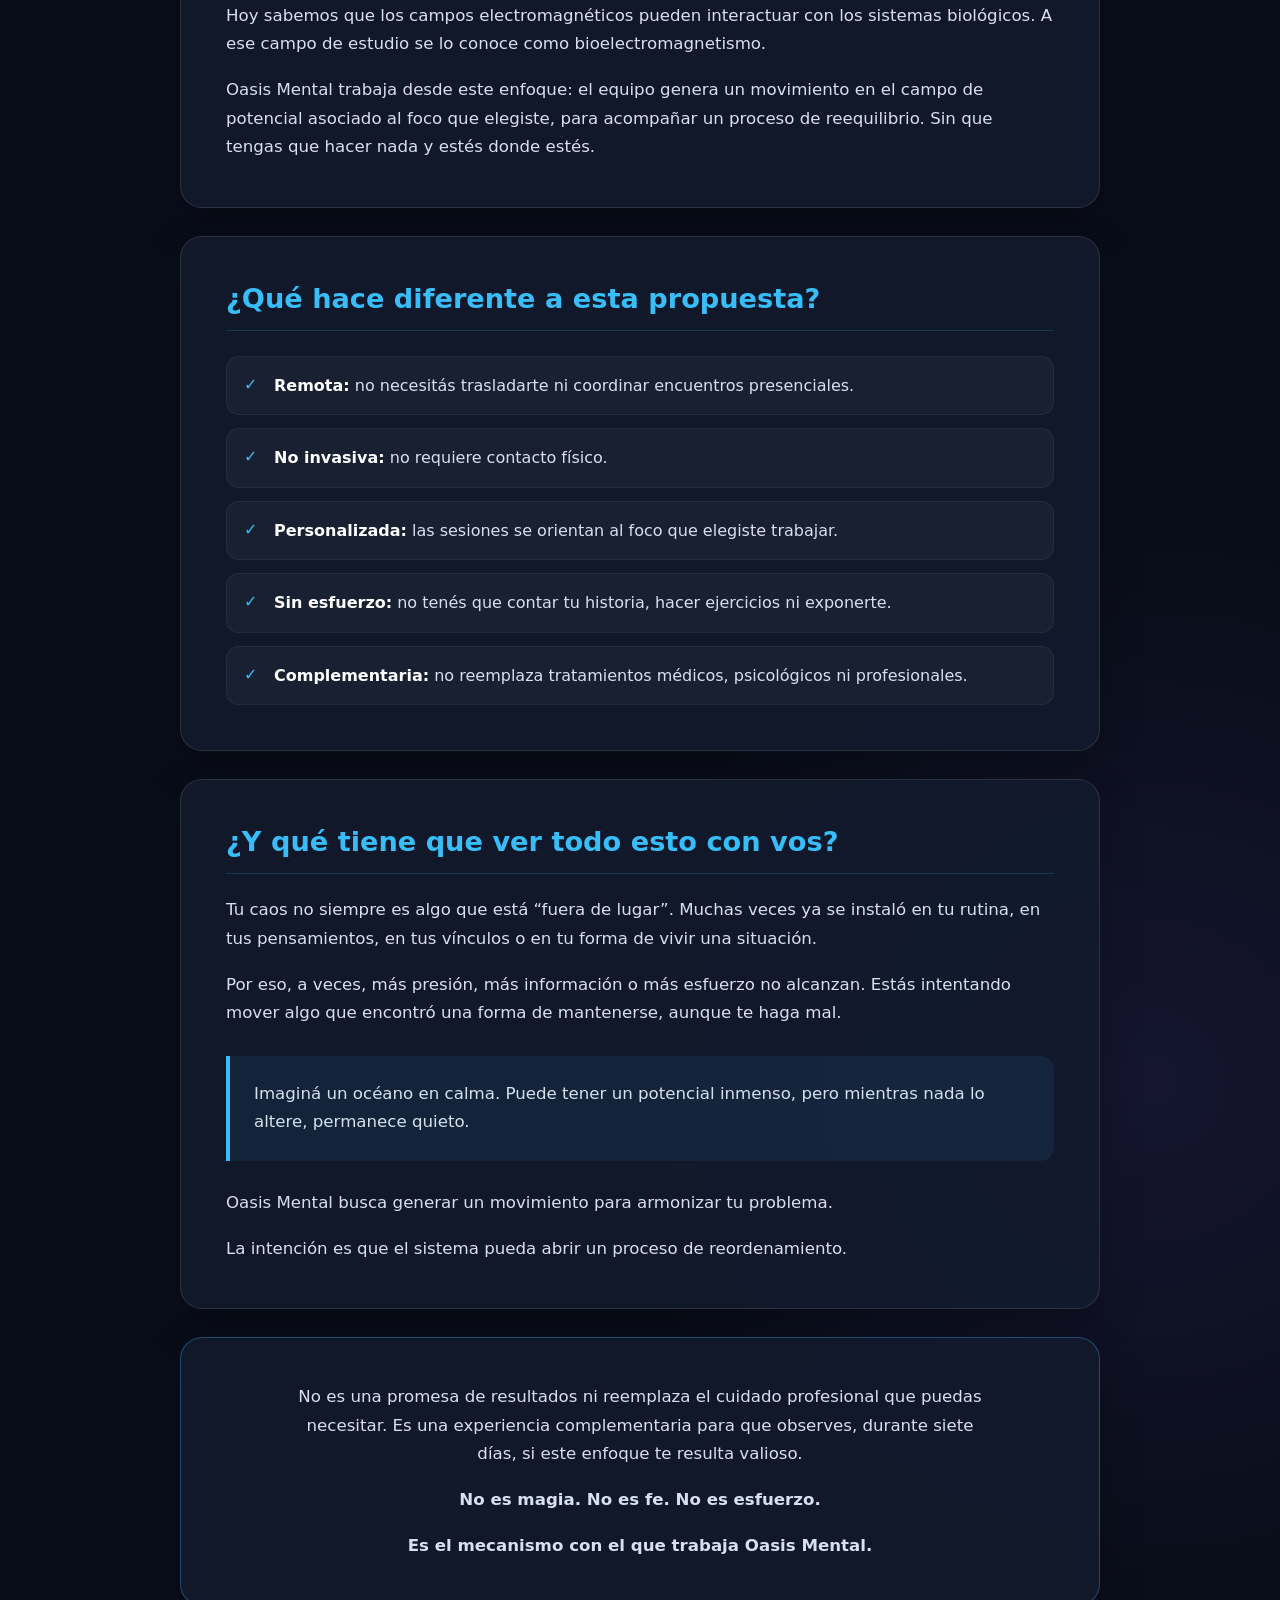
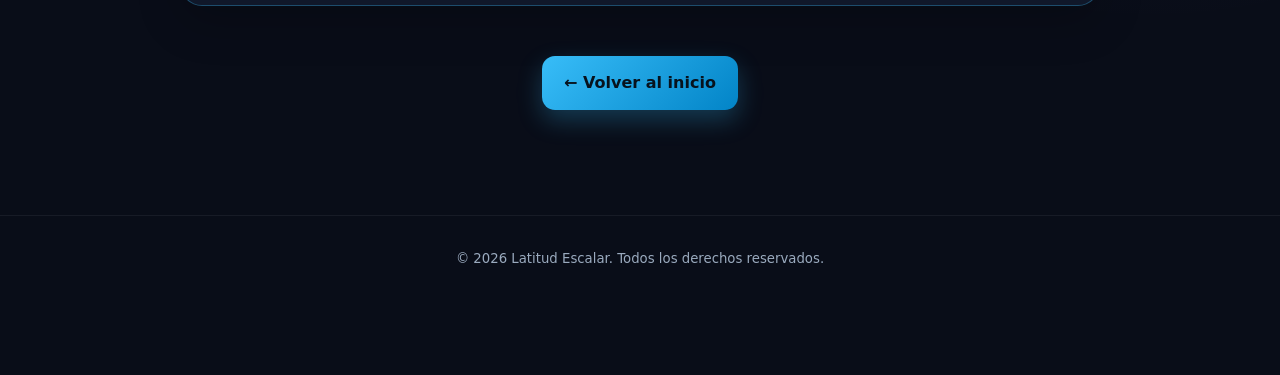
==== commit bcb8efb7: "Update como-funciona.html" ====
--- a/como-funciona.html
+++ b/como-funciona.html
@@ -119,7 +119,7 @@
       margin: 22px auto 14px;
       font-size: clamp(2.25rem, 6vw, 4rem);
       letter-spacing: -.055em;
-      line-height: 1.08;
+      line-height: 1.2;
       background: linear-gradient(135deg, #fff 18%, var(--blue));
       -webkit-background-clip: text;
       background-clip: text;
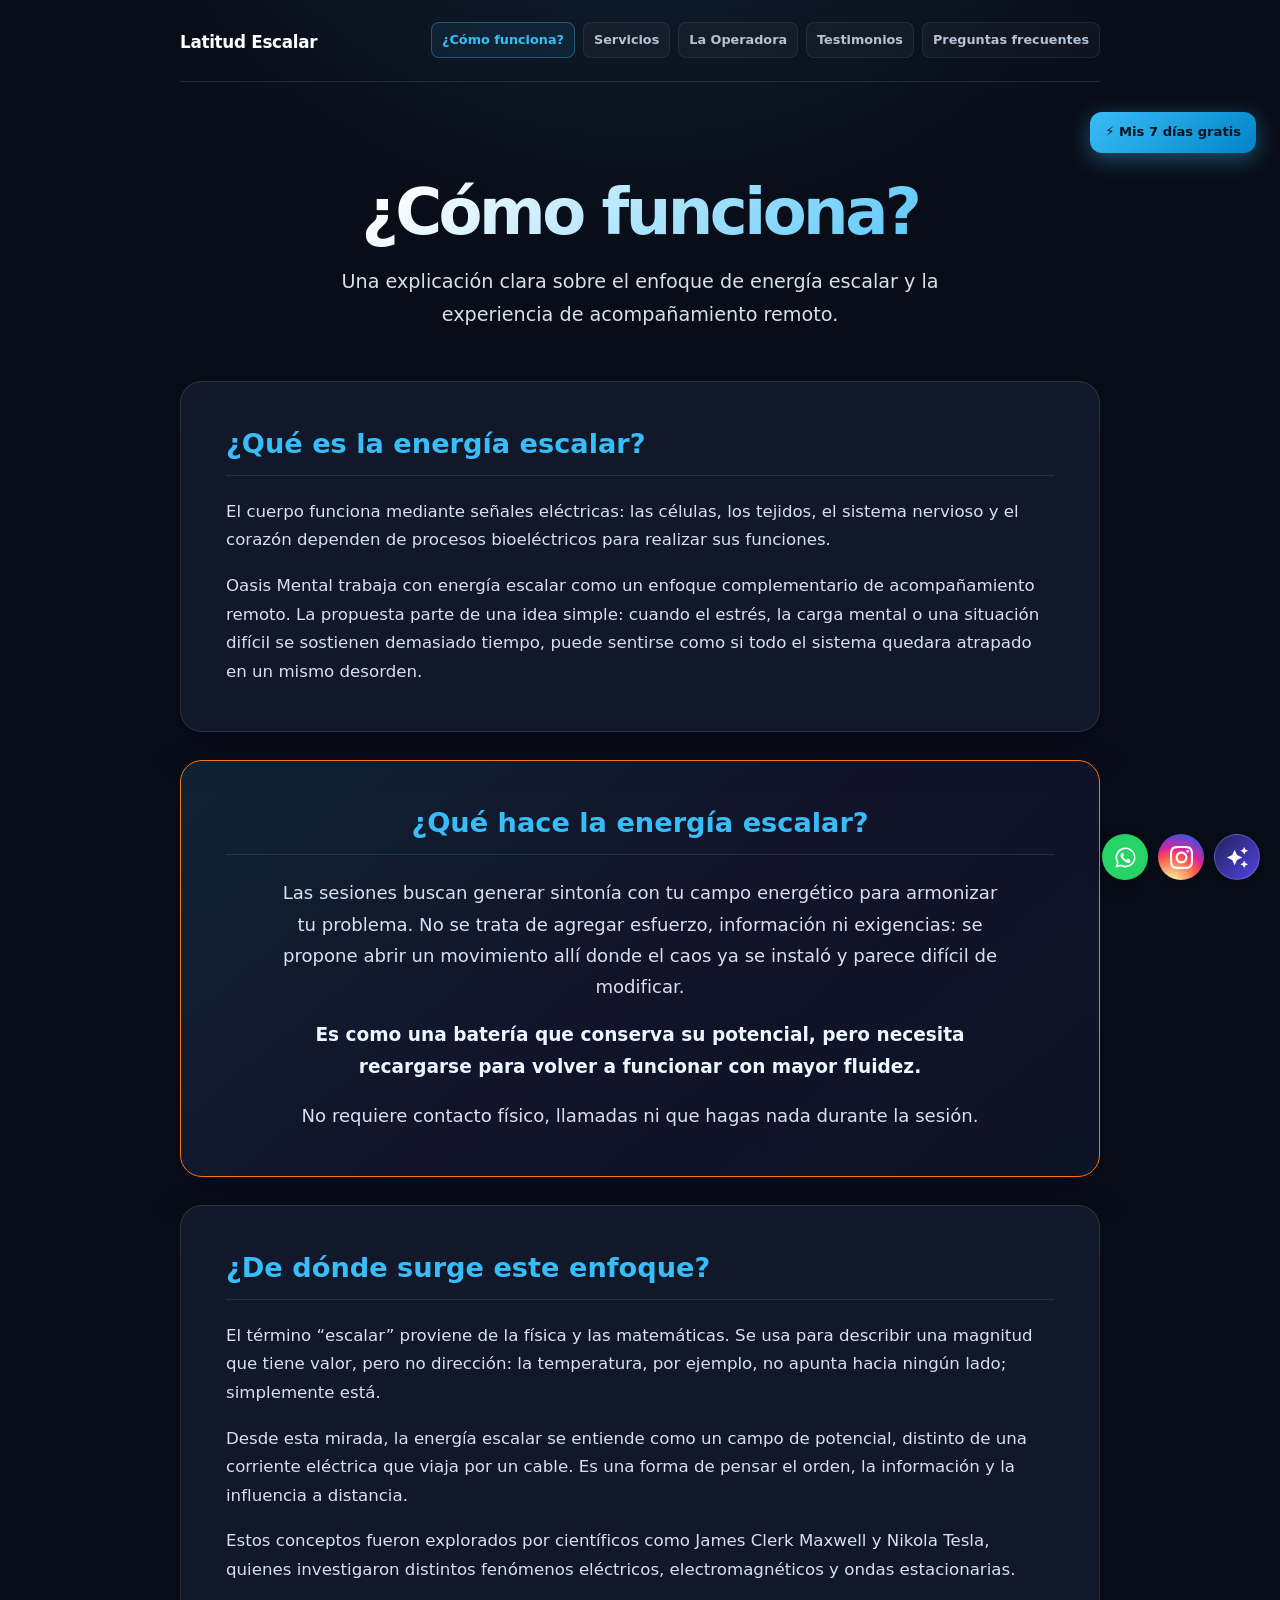
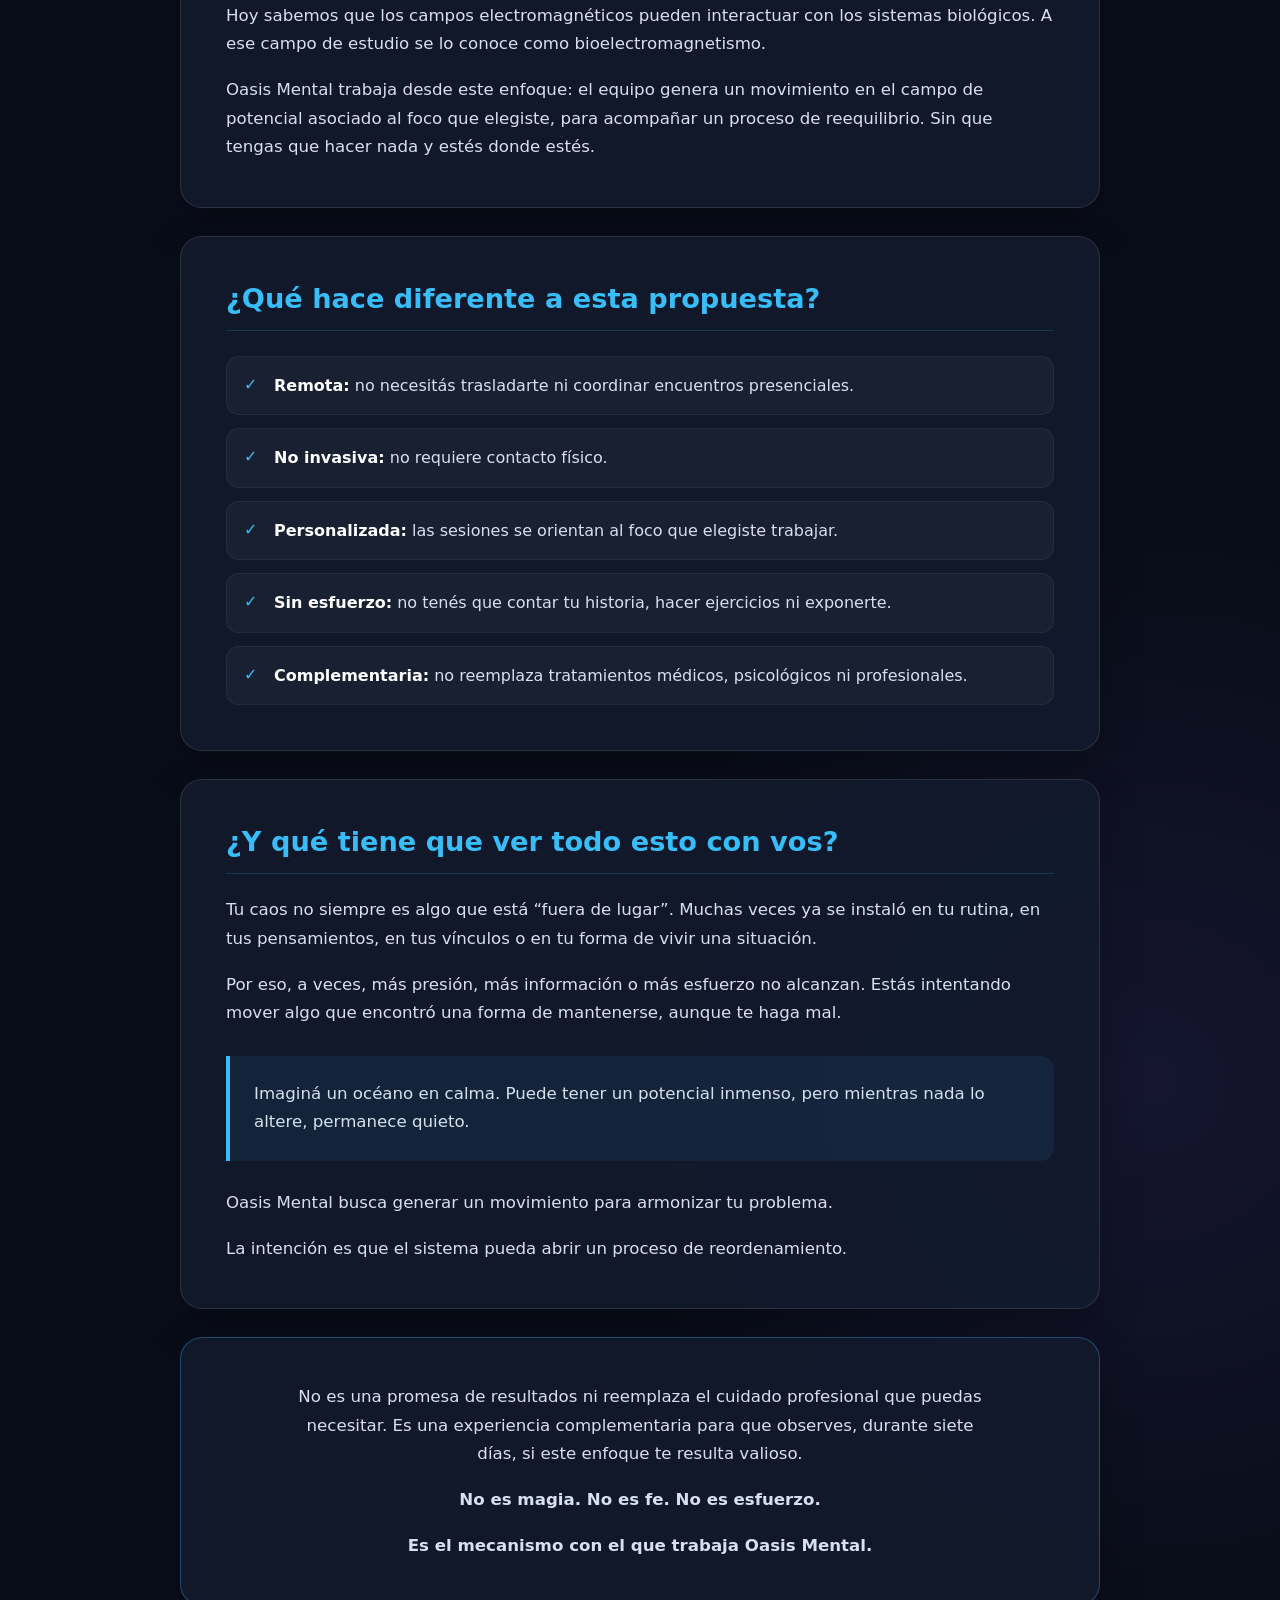
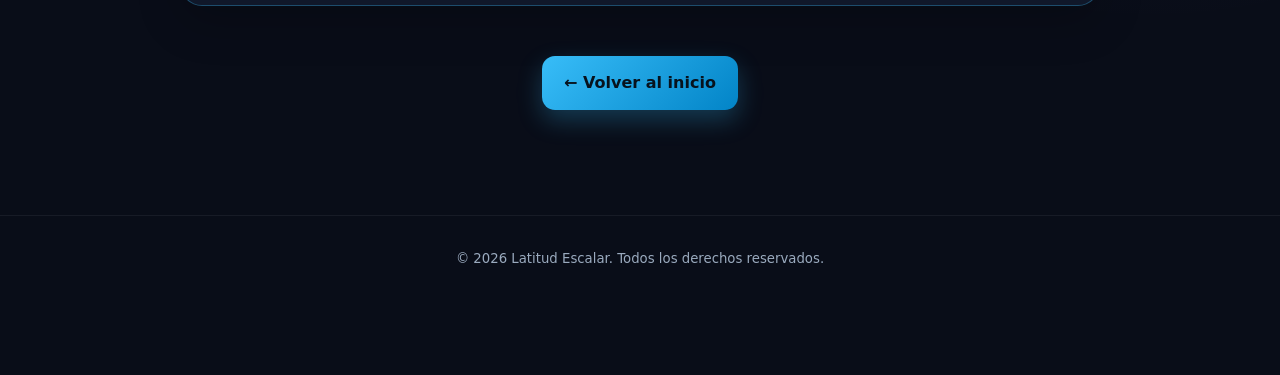
==== commit 22de3b8c: "Update como-funciona.html" ====
--- a/como-funciona.html
+++ b/como-funciona.html
@@ -457,6 +457,17 @@
       }
     }
 
+    @media (min-width: 768px) and (max-width: 1500px) {
+  .floating-desktop-cta {
+    top: 112px;
+    right: 24px;
+    padding: 9px 15px;
+    font-size: .82rem;
+    border-radius: 12px;
+  }
+}
+
+    
     @media (max-width: 760px) {
       .top-nav-container {
         align-items: flex-start;
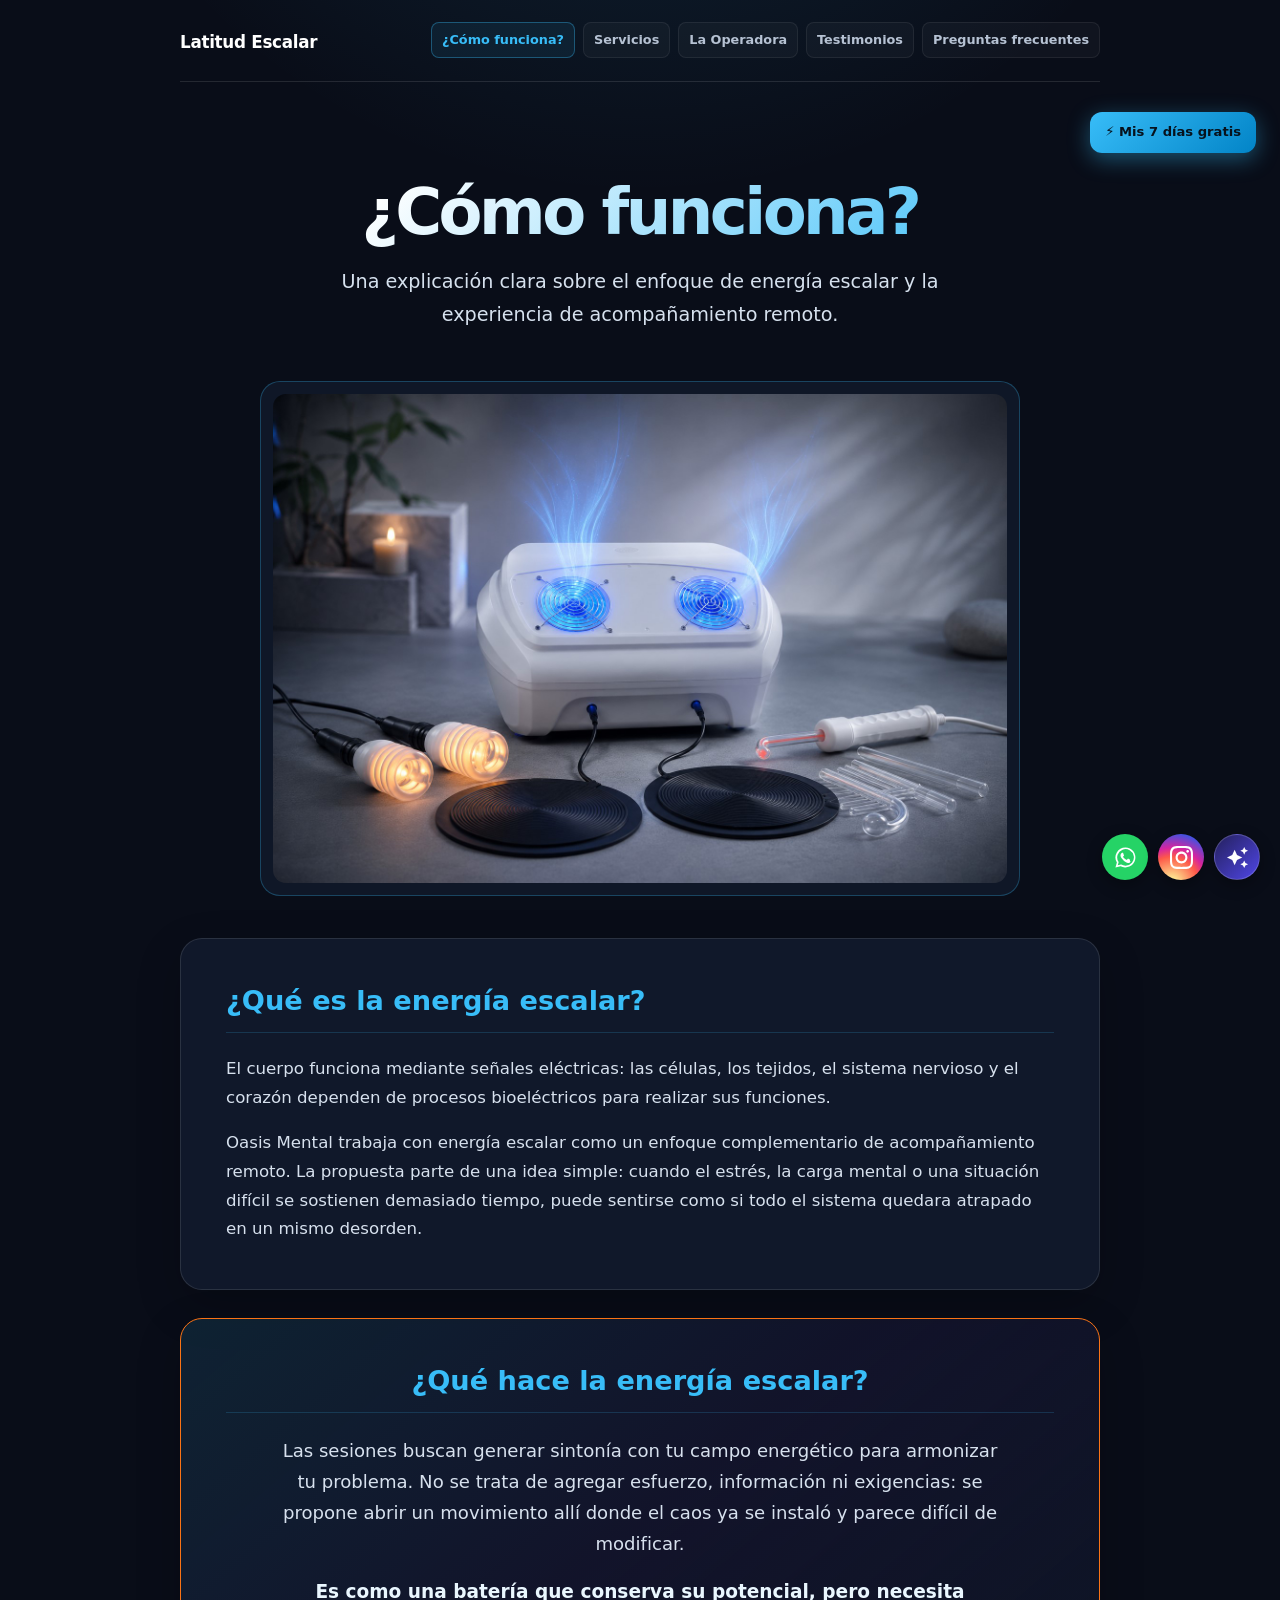
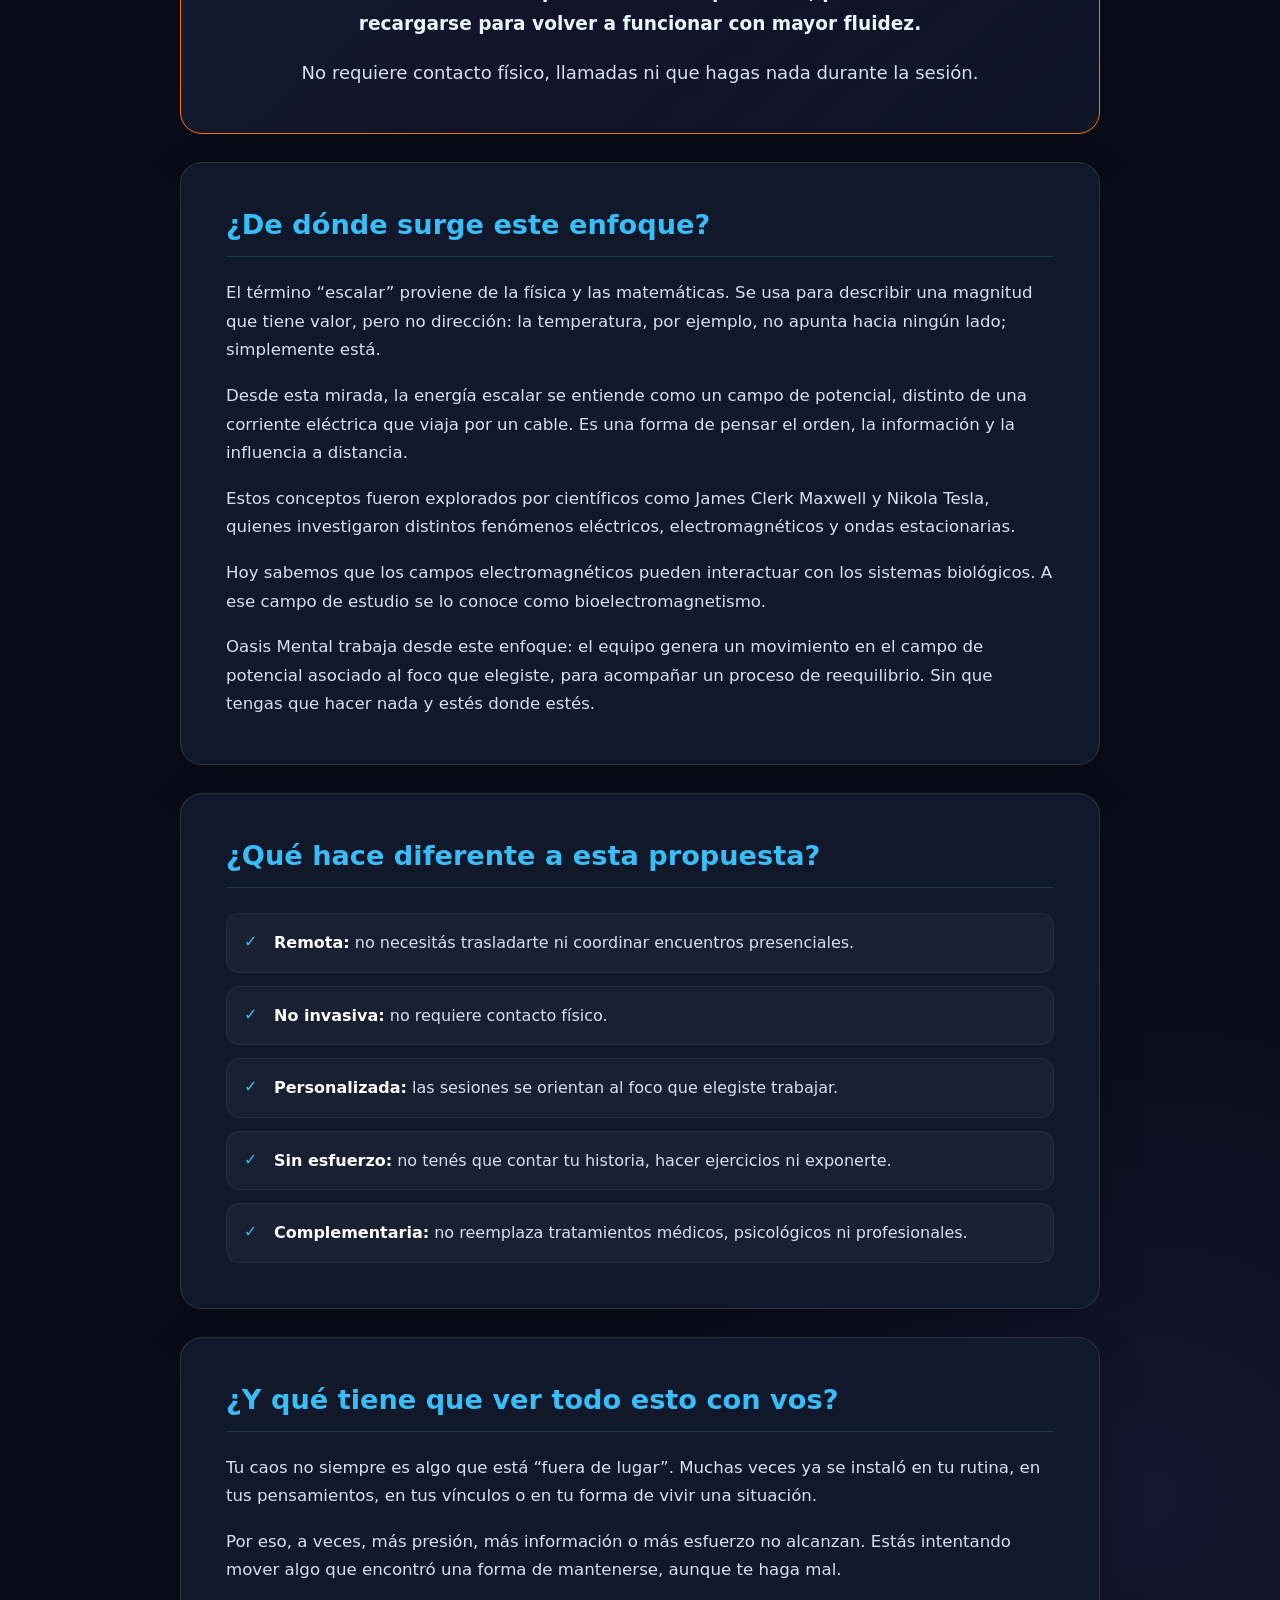
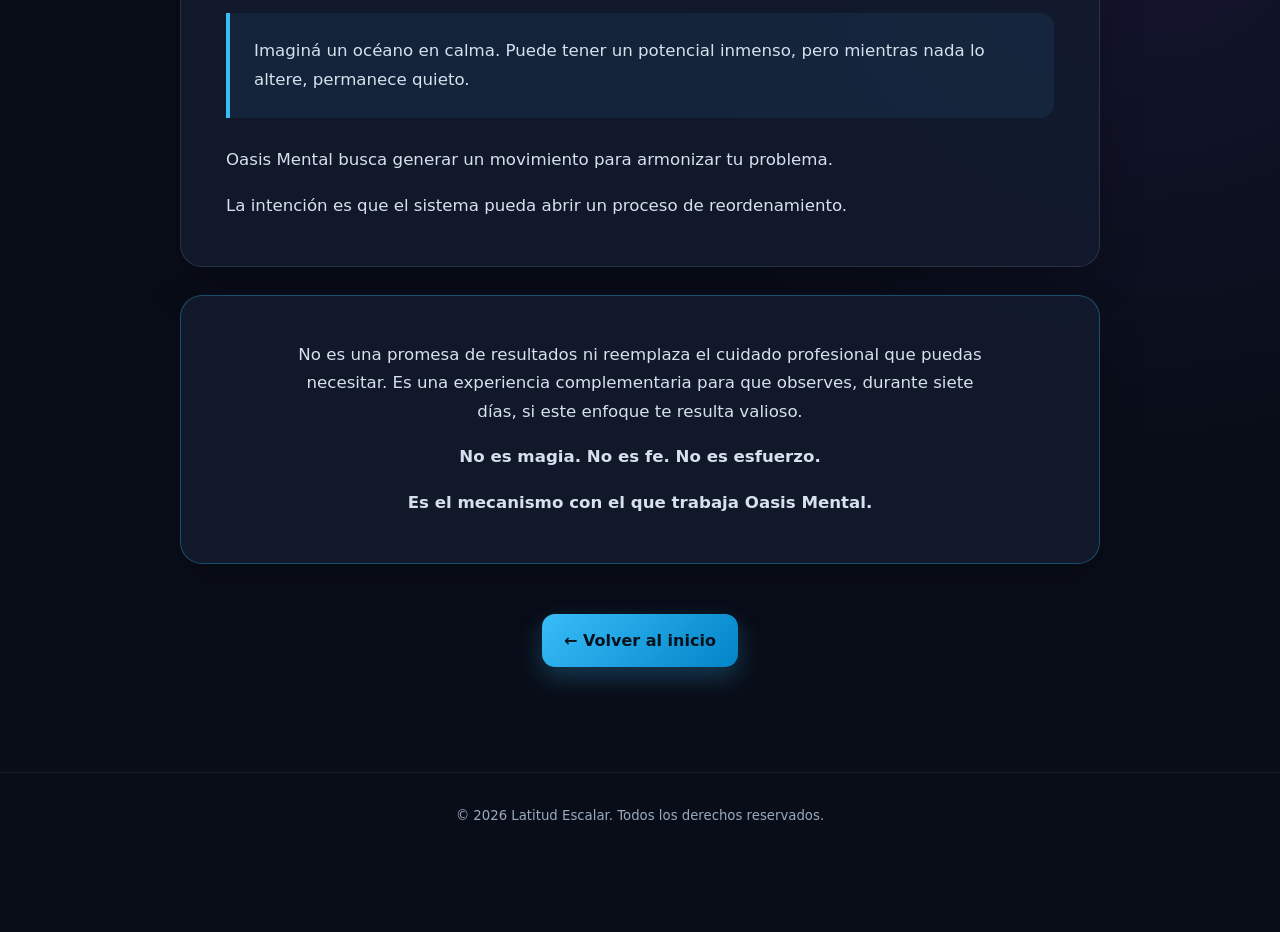
==== commit 2d22c9db: "Update como-funciona.html" ====
--- a/como-funciona.html
+++ b/como-funciona.html
@@ -449,6 +449,22 @@
       text-align: center;
     }
 
+    .machine-image{
+  width:min(100% - 32px,760px);
+  margin:0 auto 42px;
+  padding:12px;
+  border:1px solid rgba(56,189,248,.28);
+  border-radius:20px;
+  background:rgba(19,28,47,.72);
+}
+
+.machine-image img{
+  display:block;
+  width:100%;
+  border-radius:13px;
+  object-fit:cover;
+}
+    
     @media (min-width: 768px) {
       .floating-mobile-cta { display: none; }
       .floating-container {
@@ -525,6 +541,10 @@
         <p class="lead">Una explicación clara sobre el enfoque de energía escalar y la experiencia de acompañamiento remoto.</p>
       </section>
 
+      <section class="machine-image">
+      <img src="./maquina-rubi.jpg" alt="Máquina utilizada en las sesiones de Oasis Mental">
+      </section>
+      
       <div class="content">
         <section class="card">
           <h2>¿Qué es la energía escalar?</h2>
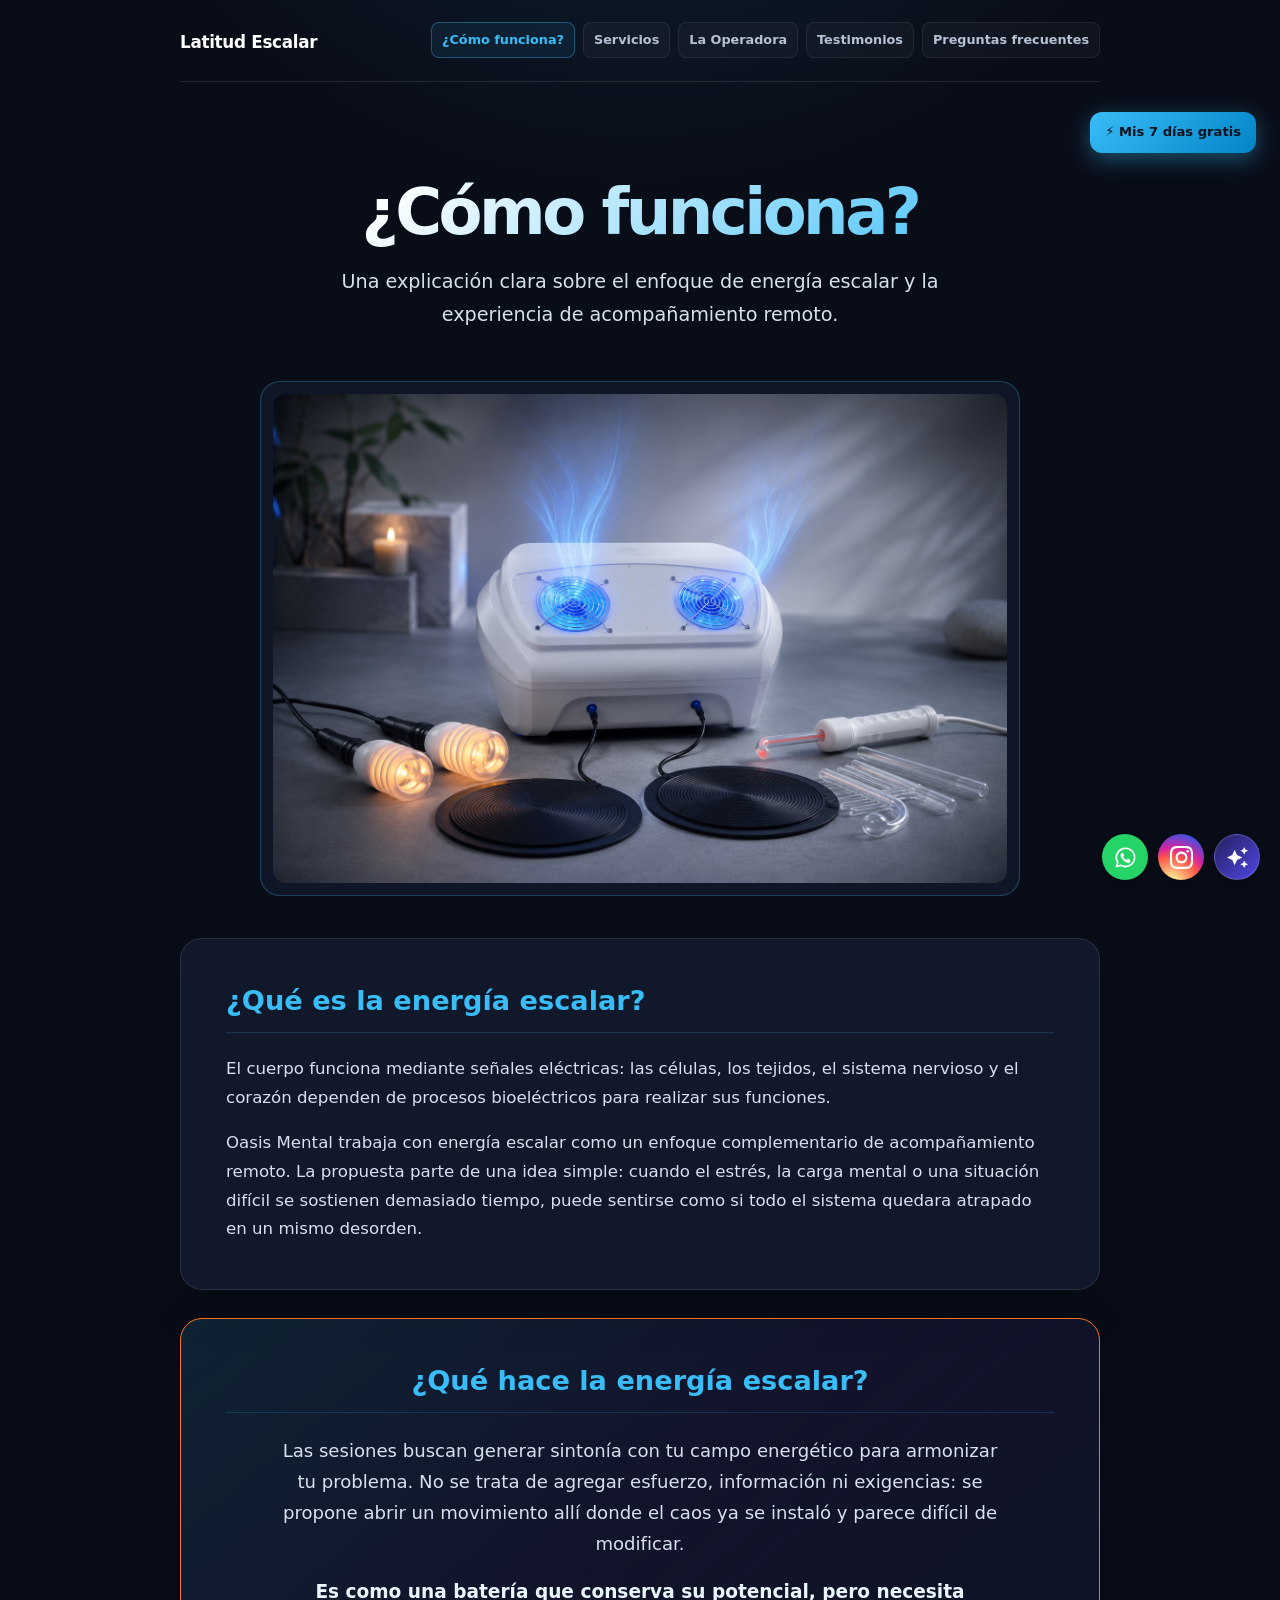
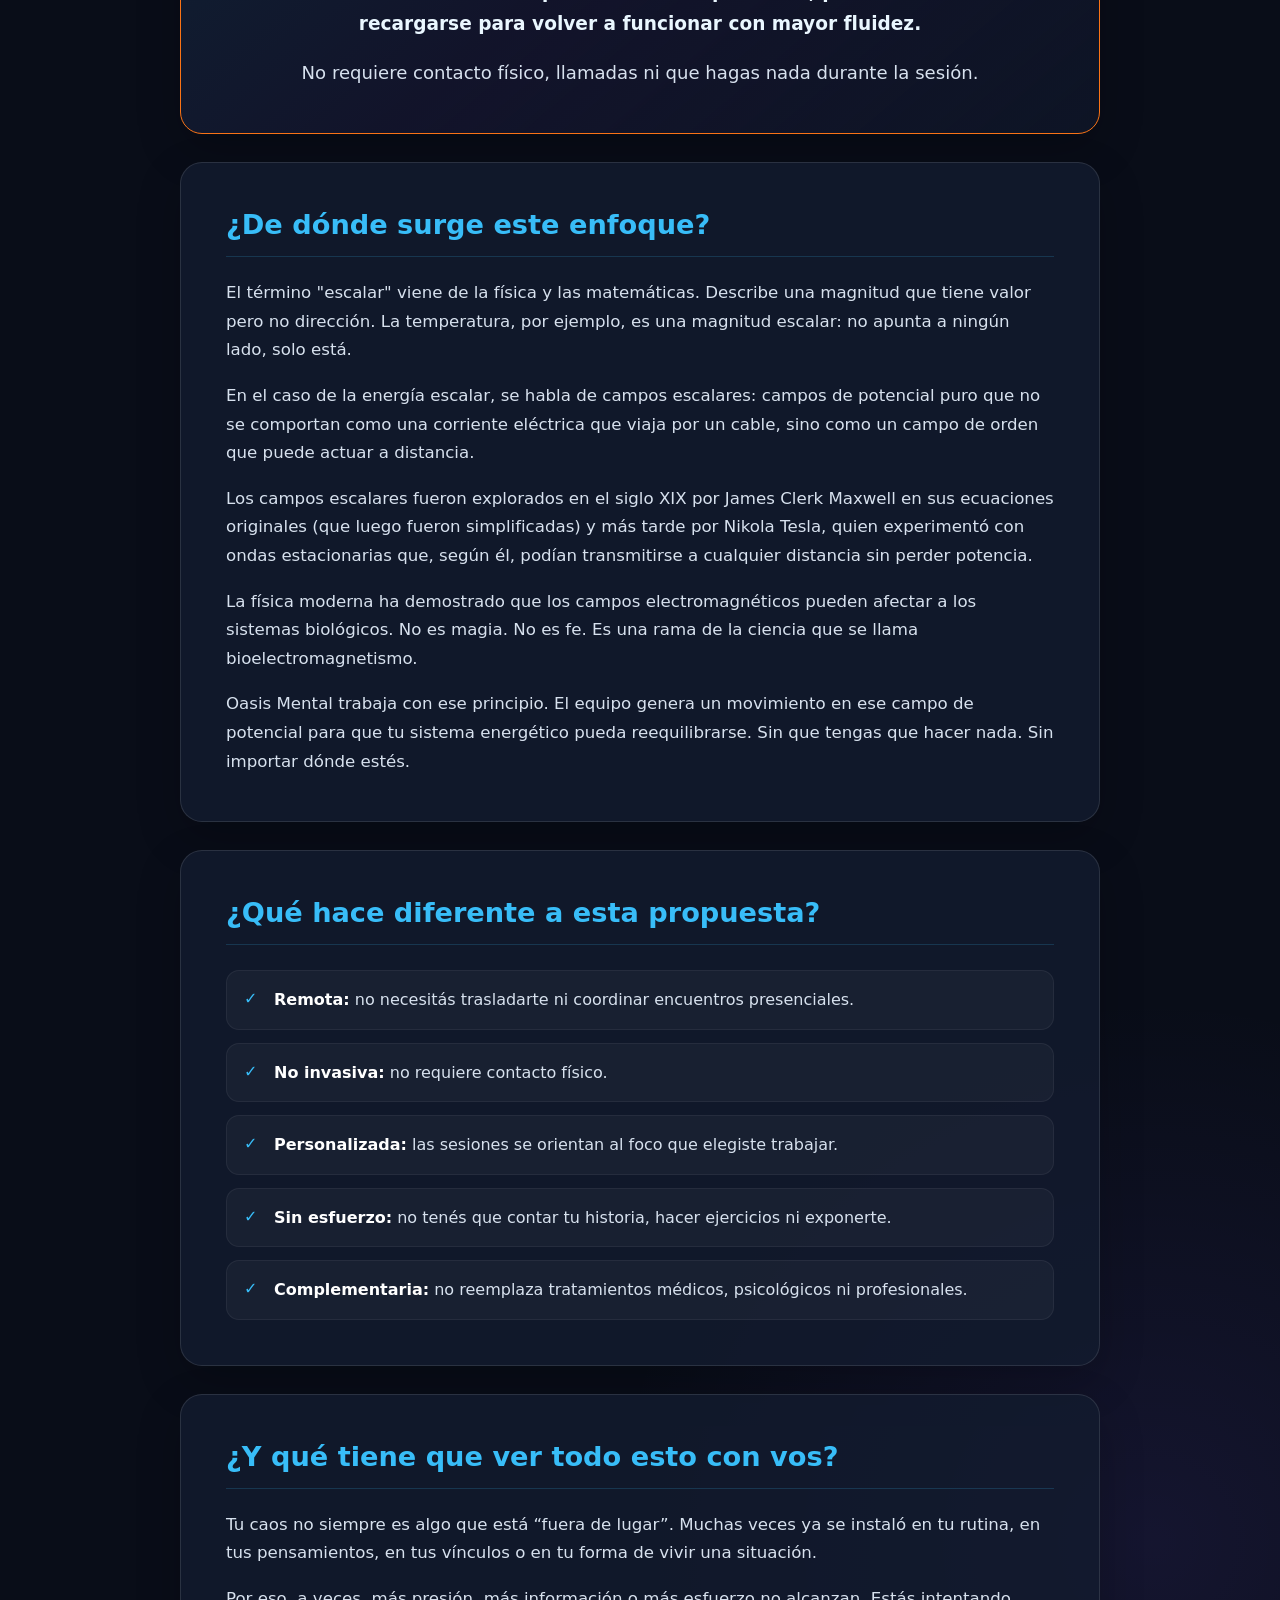
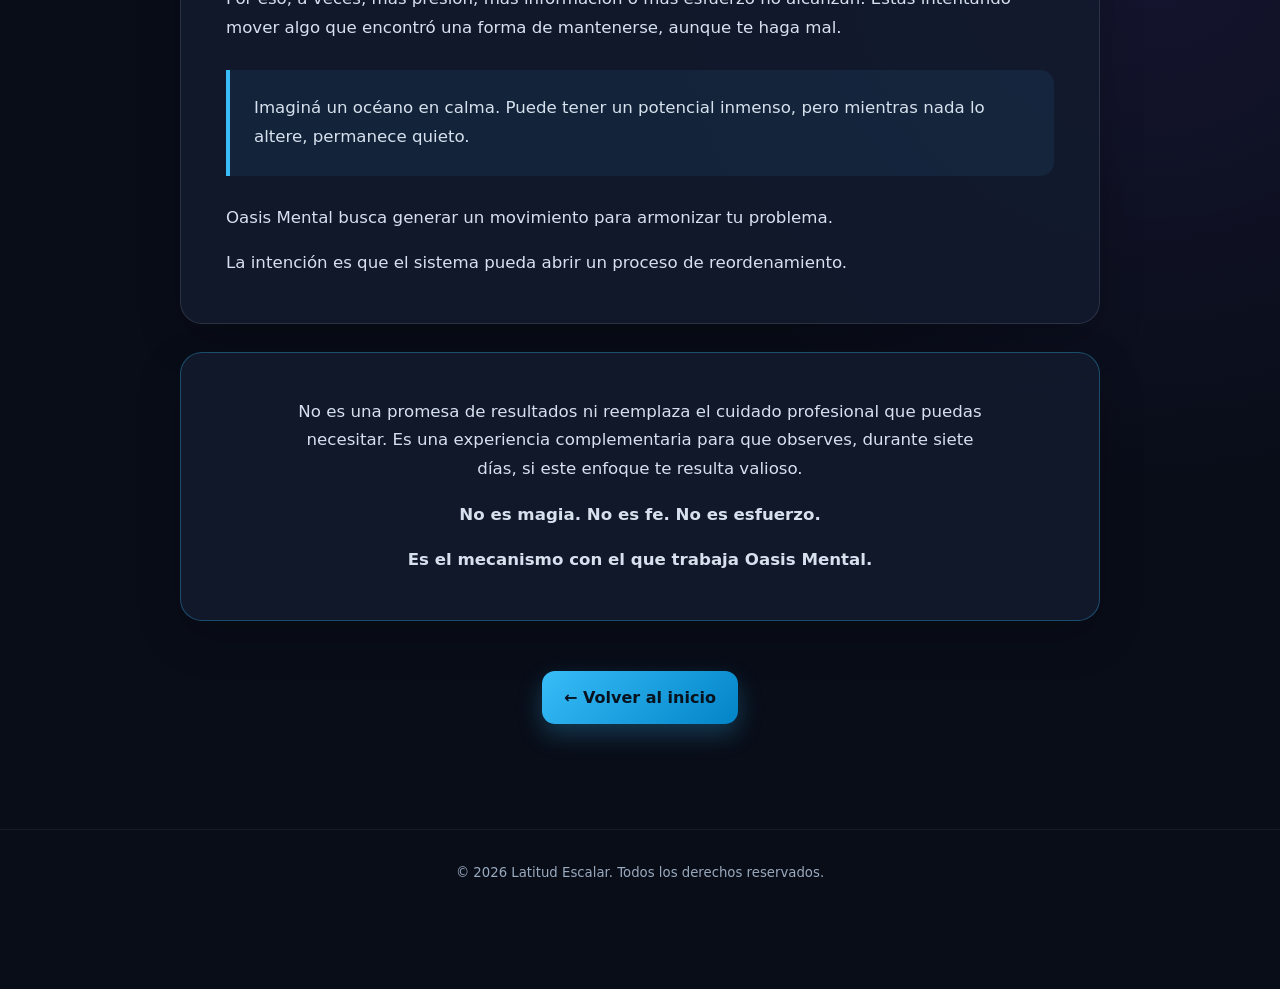
==== commit 426dcde1: "Update como-funciona.html" ====
--- a/como-funciona.html
+++ b/como-funciona.html
@@ -559,19 +559,18 @@
           <p>No requiere contacto físico, llamadas ni que hagas nada durante la sesión.</p>
         </section>
 
-
         <section class="card">
   <h2>¿De dónde surge este enfoque?</h2>
 
-  <p>El término “escalar” proviene de la física y las matemáticas. Se usa para describir una magnitud que tiene valor, pero no dirección: la temperatura, por ejemplo, no apunta hacia ningún lado; simplemente está.</p>
-
-  <p>Desde esta mirada, la energía escalar se entiende como un campo de potencial, distinto de una corriente eléctrica que viaja por un cable. Es una forma de pensar el orden, la información y la influencia a distancia.</p>
-
-  <p>Estos conceptos fueron explorados por científicos como James Clerk Maxwell y Nikola Tesla, quienes investigaron distintos fenómenos eléctricos, electromagnéticos y ondas estacionarias.</p>
-
-  <p>Hoy sabemos que los campos electromagnéticos pueden interactuar con los sistemas biológicos. A ese campo de estudio se lo conoce como bioelectromagnetismo.</p>
-
-  <p>Oasis Mental trabaja desde este enfoque: el equipo genera un movimiento en el campo de potencial asociado al foco que elegiste, para acompañar un proceso de reequilibrio. Sin que tengas que hacer nada y estés donde estés.</p>
+  <p>El término "escalar" viene de la física y las matemáticas. Describe una magnitud que tiene valor pero no dirección. La temperatura, por ejemplo, es una magnitud escalar: no apunta a ningún lado, solo está.</p>
+
+  <p>En el caso de la energía escalar, se habla de campos escalares: campos de potencial puro que no se comportan como una corriente eléctrica que viaja por un cable, sino como un campo de orden que puede actuar a distancia.</p>
+
+  <p>Los campos escalares fueron explorados en el siglo XIX por James Clerk Maxwell en sus ecuaciones originales (que luego fueron simplificadas) y más tarde por Nikola Tesla, quien experimentó con ondas estacionarias que, según él, podían transmitirse a cualquier distancia sin perder potencia.</p>
+
+  <p>La física moderna ha demostrado que los campos electromagnéticos pueden afectar a los sistemas biológicos. No es magia. No es fe. Es una rama de la ciencia que se llama bioelectromagnetismo.</p>
+
+  <p>Oasis Mental trabaja con ese principio. El equipo genera un movimiento en ese campo de potencial para que tu sistema energético pueda reequilibrarse. Sin que tengas que hacer nada. Sin importar dónde estés.</p>
 </section>
 
         <section class="card">
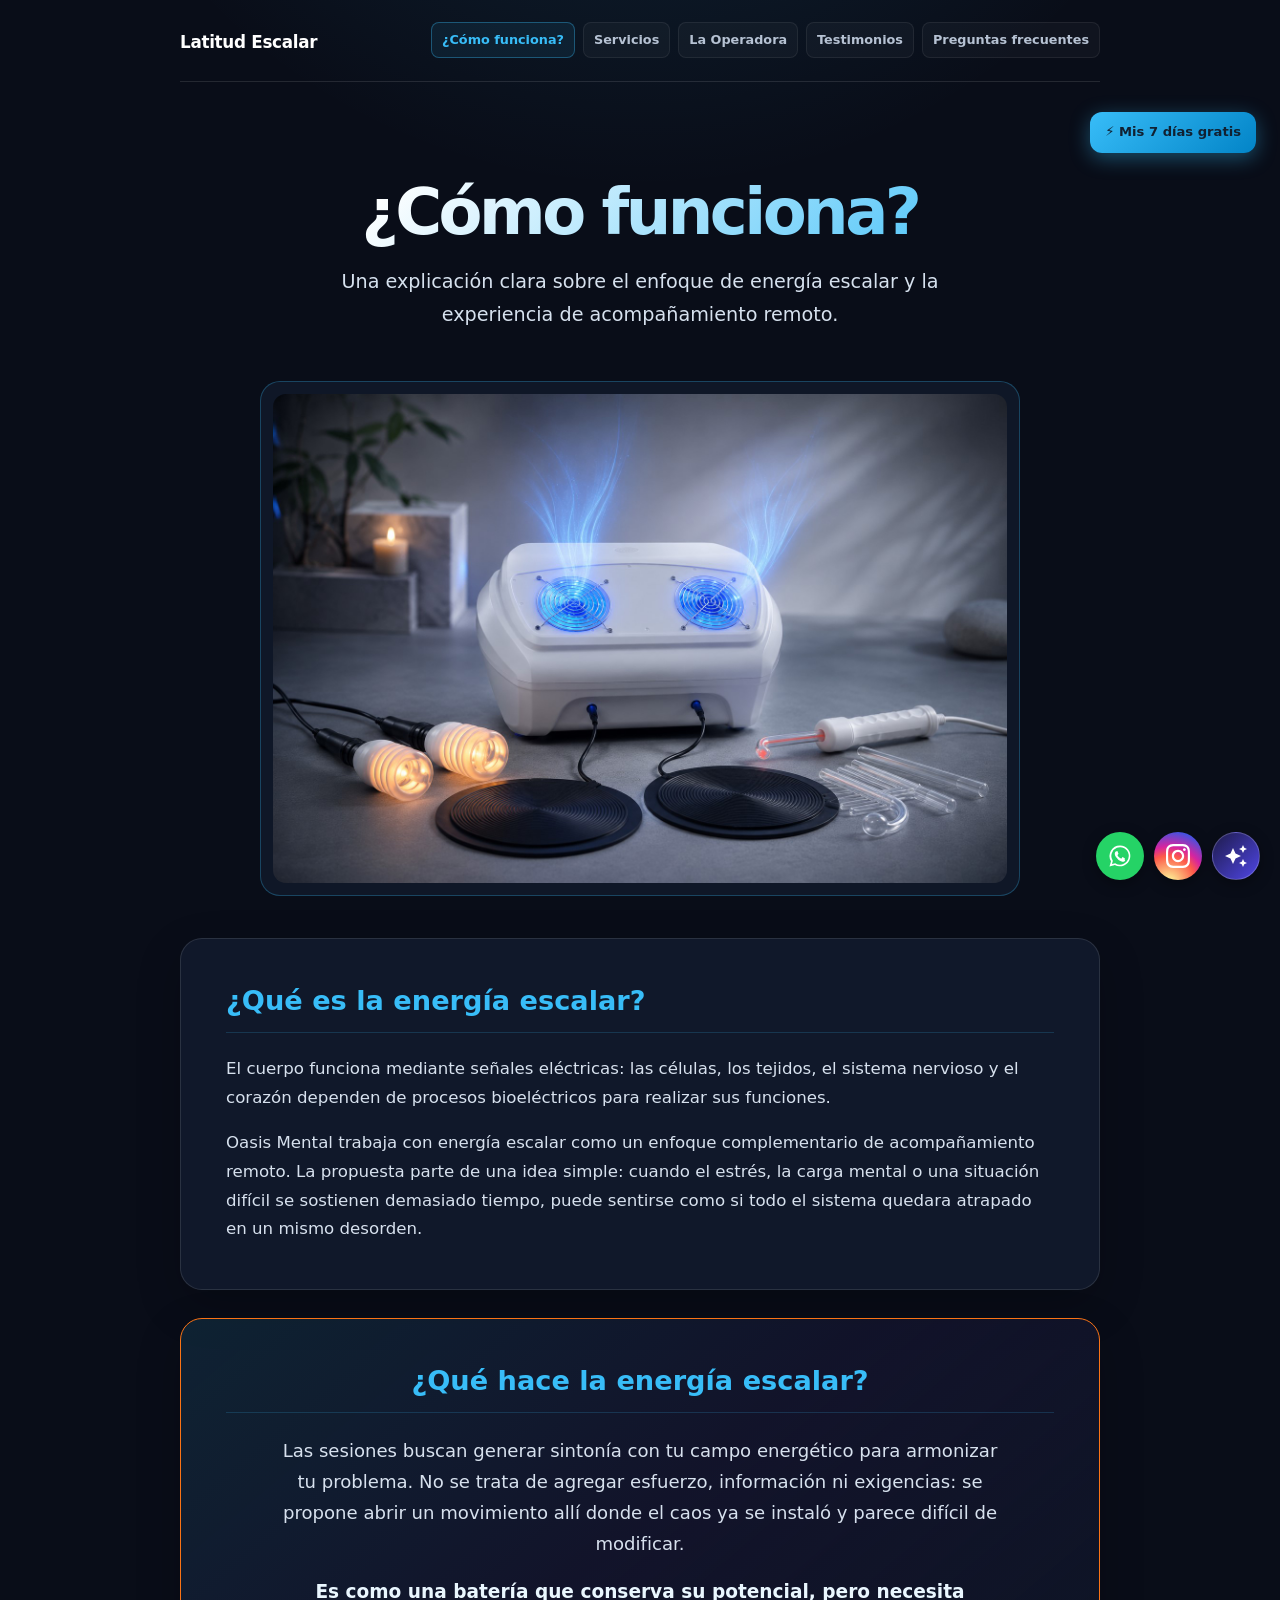
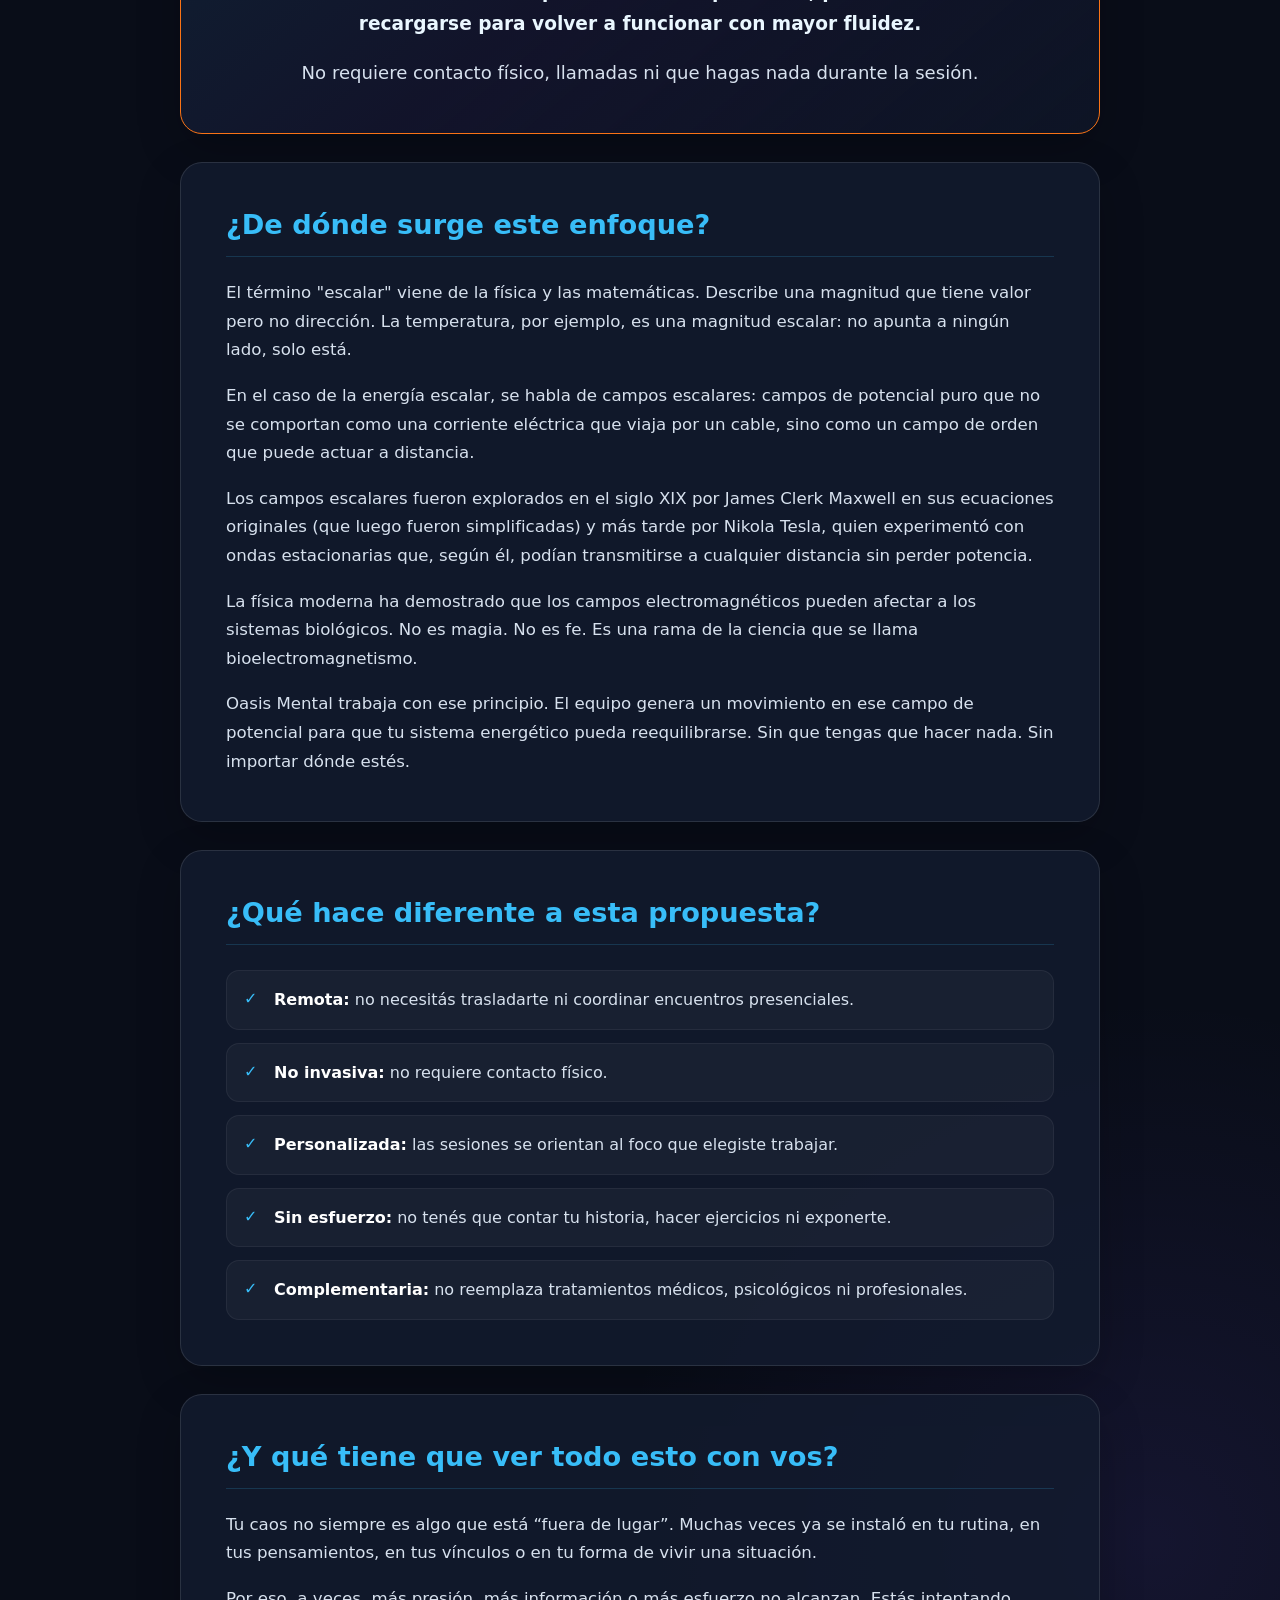
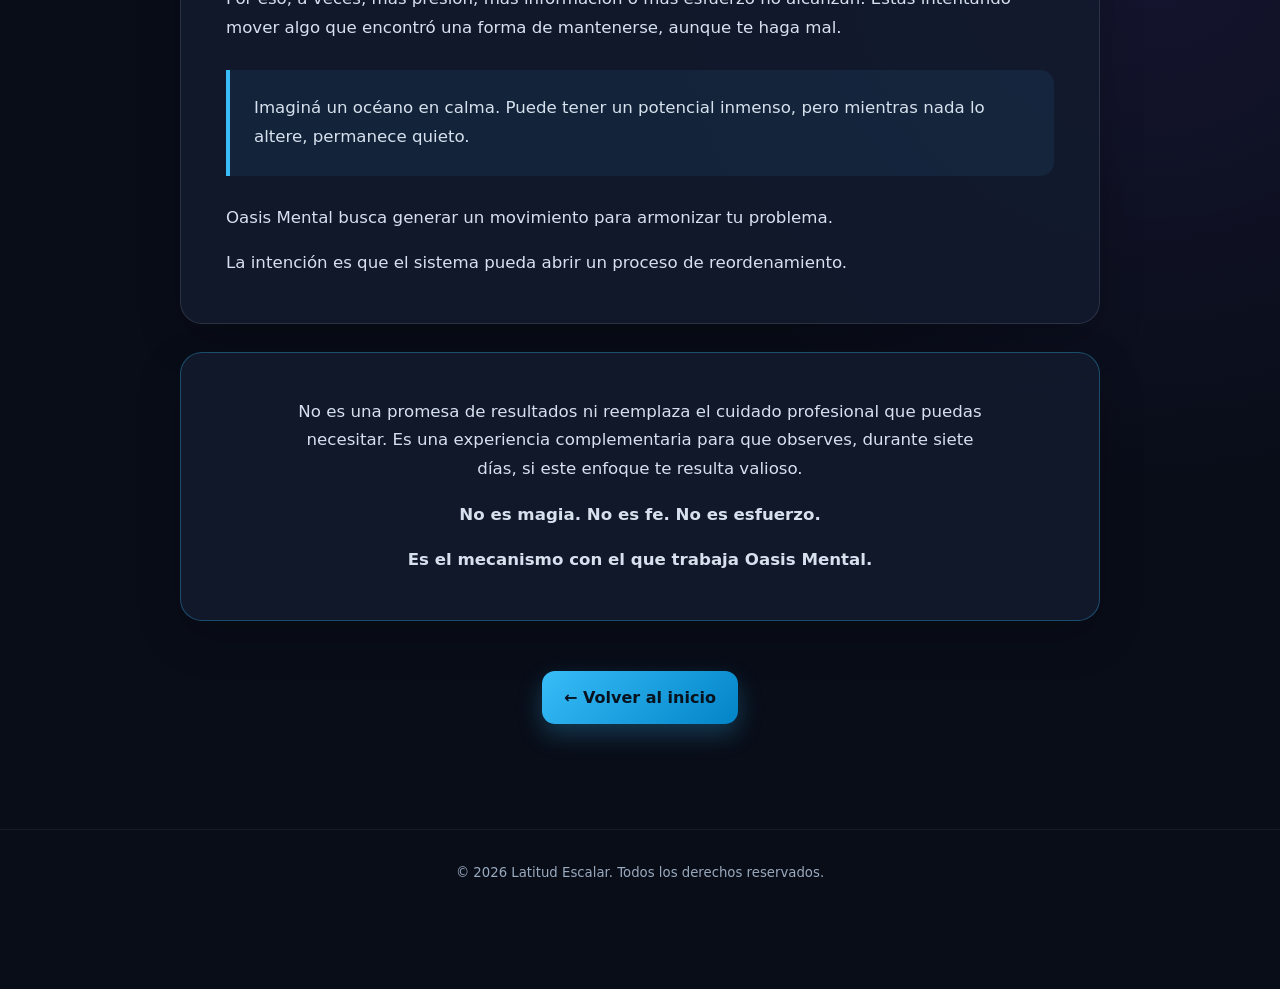
==== commit f90fb0cb: "Update como-funciona.html" ====
--- a/como-funciona.html
+++ b/como-funciona.html
@@ -257,190 +257,6 @@
       text-decoration: none;
     }
 
-    .floating-desktop-cta {
-      position: fixed;
-      z-index: 10001;
-      top: 20px;
-      right: 24px;
-      padding: 11px 18px;
-      border-radius: 14px;
-      color: #07121d;
-      background: linear-gradient(135deg, var(--blue), var(--blue-dark));
-      box-shadow: 0 6px 22px rgba(56,189,248,.4);
-      font-size: .93rem;
-      font-weight: 850;
-      text-decoration: none;
-    }
-
-    .floating-container {
-      position: fixed;
-      z-index: 10002;
-      right: 20px;
-      bottom: 20px;
-      left: 20px;
-      display: flex;
-      align-items: center;
-      justify-content: space-between;
-      pointer-events: none;
-    }
-
-    .floating-socials {
-      display: flex;
-      gap: 10px;
-      margin-left: auto;
-      pointer-events: auto;
-    }
-
-    .floating-mobile-cta {
-      display: inline-flex;
-      align-items: center;
-      gap: 6px;
-      padding: 12px 16px;
-      border: 1px solid rgba(255,255,255,.2);
-      border-radius: 99px;
-      color: #07121d;
-      background: linear-gradient(135deg, var(--blue), var(--blue-dark));
-      box-shadow: 0 4px 18px rgba(56,189,248,.4);
-      font-size: .82rem;
-      font-weight: 850;
-      pointer-events: auto;
-      text-decoration: none;
-    }
-
-    .float-btn {
-      display: grid;
-      width: 46px;
-      height: 46px;
-      place-items: center;
-      border: 0;
-      border-radius: 50%;
-      color: #fff;
-      box-shadow: 0 5px 16px rgba(0,0,0,.33);
-      cursor: pointer;
-      text-decoration: none;
-    }
-
-    .float-btn svg {
-      width: 23px;
-      height: 23px;
-      fill: currentColor;
-    }
-
-    .btn-whatsapp { background: #25d366; }
-
-    .btn-instagram {
-      background: radial-gradient(circle at 30% 107%, #fdf497 0 5%, #fd5949 45%, #d6249f 60%, #285aeb 90%);
-    }
-
-    .btn-gemini {
-      background: linear-gradient(135deg, #24205d, #4f46e5);
-      border: 1px solid rgba(255,255,255,.18);
-    }
-
-    .chat-widget {
-      position: fixed;
-      z-index: 10003;
-      right: 20px;
-      bottom: 78px;
-      display: none;
-      flex-direction: column;
-      width: min(340px, calc(100vw - 32px));
-      height: 440px;
-      overflow: hidden;
-      border: 1px solid rgba(255,255,255,.15);
-      border-radius: 17px;
-      background: #0f172a;
-      box-shadow: 0 18px 42px rgba(0,0,0,.55);
-    }
-
-    .chat-header {
-      display: flex;
-      align-items: center;
-      justify-content: space-between;
-      padding: 12px 15px;
-      background: #201d53;
-      border-bottom: 1px solid rgba(255,255,255,.1);
-    }
-
-    .chat-header h2 {
-      margin: 0;
-      color: #fff;
-      font-size: .92rem;
-    }
-
-    .chat-header span {
-      color: #b9b8ff;
-      font-size: .72rem;
-    }
-
-    .chat-close {
-      border: 0;
-      color: #dbeafe;
-      background: transparent;
-      font-size: 1.35rem;
-      cursor: pointer;
-    }
-
-    .chat-messages {
-      display: flex;
-      flex: 1;
-      flex-direction: column;
-      gap: 10px;
-      overflow-y: auto;
-      padding: 14px;
-    }
-
-    .chat-msg {
-      max-width: 84%;
-      padding: 9px 12px;
-      border-radius: 12px;
-      font-size: .84rem;
-      line-height: 1.45;
-    }
-
-    .msg-bot {
-      align-self: flex-start;
-      color: #e6edf7;
-      background: #1e293b;
-      border-bottom-left-radius: 2px;
-    }
-
-    .msg-user {
-      align-self: flex-end;
-      color: #fff;
-      background: #4f46e5;
-      border-bottom-right-radius: 2px;
-    }
-
-    .chat-input-area {
-      display: flex;
-      gap: 7px;
-      padding: 10px;
-      border-top: 1px solid rgba(255,255,255,.1);
-      background: #0b1020;
-    }
-
-    .chat-input-area input {
-      min-width: 0;
-      flex: 1;
-      padding: 9px 10px;
-      border: 1px solid rgba(255,255,255,.12);
-      border-radius: 8px;
-      outline: 0;
-      color: #fff;
-      background: #1e293b;
-    }
-
-    .chat-input-area button {
-      padding: 9px 11px;
-      border: 0;
-      border-radius: 8px;
-      color: #fff;
-      background: #4f46e5;
-      font-weight: 700;
-      cursor: pointer;
-    }
-
     footer {
       padding: 32px 20px 104px;
       border-top: 1px solid rgba(255,255,255,.06);
@@ -465,25 +281,6 @@
   object-fit:cover;
 }
     
-    @media (min-width: 768px) {
-      .floating-mobile-cta { display: none; }
-      .floating-container {
-        justify-content: flex-end;
-        left: auto;
-      }
-    }
-
-    @media (min-width: 768px) and (max-width: 1500px) {
-  .floating-desktop-cta {
-    top: 112px;
-    right: 24px;
-    padding: 9px 15px;
-    font-size: .82rem;
-    border-radius: 12px;
-  }
-}
-
-    
     @media (max-width: 760px) {
       .top-nav-container {
         align-items: flex-start;
@@ -492,36 +289,22 @@
 
       .nav-links { width: 100%; }
       .intro { padding: 52px 0 38px; }
-      .floating-desktop-cta { display: none; }
     }
 
     @media (max-width: 460px) {
       .container { width: min(100% - 24px, 920px); }
       .card { border-radius: 17px; }
-
-      .floating-container {
-        right: 12px;
-        bottom: 12px;
-        left: 12px;
-      }
-
-      .floating-socials { gap: 7px; }
-
-      .float-btn {
-        width: 42px;
-        height: 42px;
-      }
-
-      .floating-mobile-cta {
-        padding: 11px 12px;
-        font-size: .76rem;
-      }
-    }
+    }
+
+    
   </style>
+
+  <link rel="stylesheet" href="./chatbot.css">
+  <script src="./chatbot.js" defer></script>
+  
 </head>
 <body>
-  <a class="floating-desktop-cta" href="./index.html#registro">⚡ Mis 7 días gratis</a>
-
+ 
   <div class="container">
     <header class="top-nav-container">
       <a href="./index.html" class="brand-logo">Latitud Escalar</a>
@@ -611,103 +394,7 @@
     </main>
   </div>
 
-  <div class="floating-container">
-    <a href="./index.html#registro" class="floating-mobile-cta">⚡ Mis 7 días gratis</a>
-
-    <div class="floating-socials">
-      <a href="https://wa.me/5493548567106?text=Hola%20tengo%20una%20consulta%20sobre%20Oasis%20Mental." target="_blank" rel="noopener" class="float-btn btn-whatsapp" aria-label="Escribir por WhatsApp" title="Escribir por WhatsApp">
-        <svg viewBox="0 0 32 32" aria-hidden="true">
-          <path d="M16 2a13.9 13.9 0 0 0-12 21L2 30l7.2-1.9A13.9 13.9 0 1 0 16 2zm0 25.5a11.6 11.6 0 0 1-5.9-1.6l-.4-.3-4.4 1.1 1.2-4.3-.3-.4a11.6 11.6 0 1 1 9.8 5.5zm6.4-8.7c-.4-.2-2.1-1-2.4-1.2s-.6-.2-.8.2-.9 1.2-1.1 1.4-.4.2-.7 0a9.2 9.2 0 0 1-2.7-1.7 10.2 10.2 0 0 1-1.9-2.3c-.2-.4 0-.6.2-.8l.5-.6.4-.5c.1-.2.1-.4 0-.5s-.8-2-1.1-2.7c-.3-.7-.6-.6-.8-.6h-.7a1.4 1.4 0 0 0-1 .5 4.3 4.3 0 0 0-1.3 3.2 7.5 7.5 0 0 0 1.6 4 17.2 17.2 0 0 0 6.6 5.8c2.4 1 2.9.8 3.4.8a3 3 0 0 0 2-1.4 2.5 2.5 0 0 0 .2-1.4c-.1-.1-.3-.2-.7-.4z"/>
-        </svg>
-      </a>
-
-      <a href="https://instagram.com/latitudescalar" target="_blank" rel="noopener" class="float-btn btn-instagram" aria-label="Seguir en Instagram" title="Seguir en Instagram">
-        <svg viewBox="0 0 24 24" aria-hidden="true">
-          <path d="M12 2.163c3.204 0 3.584.012 4.85.07 3.252.148 4.771 1.691 4.919 4.919.058 1.265.069 1.645.069 4.849 0 3.205-.012 3.584-.069 4.849-.149 3.225-1.664 4.771-4.919 4.919-1.266.058-1.644.07-4.85.07-3.204 0-3.584-.012-4.849-.07-3.26-.149-4.771-1.699-4.919-4.92-.058-1.265-.07-1.644-.07-4.849 0-3.204.013-3.583.07-4.849.149-3.227 1.664-4.771 4.919-4.919 1.266-.057 1.645-.069 4.849-.069zm0-2.163c-3.259 0-3.667.014-4.947.072-4.358.2-6.78 2.618-6.98 6.98-.059 1.281-.073 1.689-.073 4.948 0 3.259.014 3.668.072 4.948.2 4.358 2.618 6.78 6.98 6.98 1.281.058 1.689.072 4.948.072 3.259 0 3.668-.014 4.948-.072 4.354-.2 6.782-2.618 6.979-6.98.059-1.28.073-1.689.073-4.948 0-3.259-.014-3.667-.072-4.947-.196-4.354-2.617-6.78-6.979-6.98-1.281-.059-1.69-.073-4.949-.073zm0 5.838c-3.403 0-6.162 2.759-6.162 6.162s2.759 6.163 6.162 6.163 6.162-2.759 6.162-6.163c0-3.403-2.759-6.162-6.162-6.162zm0 10.162c-2.209 0-4-1.79-4-4 0-2.209 1.791-4 4-4s4 1.791 4 4c0 2.21-1.791 4-4 4zm6.406-11.845c-.796 0-1.441.645-1.441 1.44s.645 1.44 1.441 1.44c.795 0 1.439-.645 1.439-1.44s-.644-1.44-1.439-1.44z"/>
-        </svg>
-      </a>
-
-      <button type="button" class="float-btn btn-gemini" onclick="toggleChat()" aria-label="Abrir asistente Oasis" title="Preguntar al asistente">
-        <svg viewBox="0 0 24 24" aria-hidden="true">
-          <path d="M19 9l1.25-2.75L23 5l-2.75-1.25L19 1l-1.25 2.75L15 5l2.75 1.25L19 9zm-7.5.5L9 4 6.5 9.5 1 12l5.5 2.5L9 20l2.5-5.5L17 12l-5.5-2.5zM19 15l-1.25 2.75L15 19l2.75 1.25L19 23l1.25-2.75L23 19l-2.75-1.25L19 15z"/>
-        </svg>
-      </button>
-    </div>
-  </div>
-
-  <aside class="chat-widget" id="chatWidget" aria-label="Asistente Oasis">
-    <div class="chat-header">
-      <div>
-        <h2>✨ Asistente Oasis</h2>
-        <span>Preguntas sobre energía escalar</span>
-      </div>
-      <button class="chat-close" type="button" onclick="toggleChat()" aria-label="Cerrar chat">×</button>
-    </div>
-
-    <div class="chat-messages" id="chatMessages">
-      <div class="chat-msg msg-bot">
-        Hola, soy el Asistente Oasis. Estoy aquí para resolver tus dudas sobre cómo ordenar tu caos con energía escalar. ¿Qué te gustaría saber?
-      </div>
-    </div>
-
-    <div class="chat-input-area">
-      <input id="chatInput" type="text" placeholder="Escribí tu consulta aquí..." onkeydown="handleKey(event)" aria-label="Escribir consulta">
-      <button type="button" onclick="sendMessage()">Enviar</button>
-    </div>
-  </aside>
-
   <footer>© 2026 Latitud Escalar. Todos los derechos reservados.</footer>
 
-  <script>
-    const CHATBOT_ENDPOINT = "https://oasis-chat.contacto-latitudescalar.workers.dev";
-
-    function toggleChat() {
-      const chat = document.getElementById("chatWidget");
-      chat.style.display = chat.style.display === "flex" ? "none" : "flex";
-    }
-
-    function handleKey(event) {
-      if (event.key === "Enter") sendMessage();
-    }
-
-    async function sendMessage() {
-      const input = document.getElementById("chatInput");
-      const message = input.value.trim();
-
-      if (!message) return;
-
-      const messages = document.getElementById("chatMessages");
-
-      const user = document.createElement("div");
-      user.className = "chat-msg msg-user";
-      user.innerText = message;
-      messages.appendChild(user);
-
-      input.value = "";
-
-      const bot = document.createElement("div");
-      bot.className = "chat-msg msg-bot";
-      bot.innerText = "Escribiendo...";
-      messages.appendChild(bot);
-
-      messages.scrollTop = messages.scrollHeight;
-
-      try {
-        const response = await fetch(CHATBOT_ENDPOINT, {
-          method: "POST",
-          headers: { "Content-Type": "application/json" },
-          body: JSON.stringify({ message })
-        });
-
-        const data = await response.json();
-
-        bot.innerText = data.answer || "No pude procesar la respuesta. Podés escribirle a Laura por WhatsApp.";
-      } catch {
-        bot.innerText = "Error de conexión. Podés escribirle a Laura por WhatsApp.";
-      }
-
-      messages.scrollTop = messages.scrollHeight;
-    }
-  </script>
 </body>
 </html>
--- a/chatbot.css
+++ b/chatbot.css
@@ -0,0 +1,290 @@
+:root {
+  --chat-bg: #0f172a;
+  --chat-panel: #1e293b;
+  --chat-purple: #4f46e5;
+  --chat-blue: #38bdf8;
+  --chat-text: #e2e8f0;
+}
+
+/* Botón superior para escritorio */
+
+.floating-desktop-cta {
+  position: fixed;
+  top: 25px;
+  right: 25px;
+  z-index: 40;
+  padding: 11px 20px;
+  color: #112132;
+  font-size: .92rem;
+  font-weight: 850;
+  text-decoration: none;
+  background: linear-gradient(135deg, var(--chat-blue), #0284c7);
+  border-radius: 14px;
+  box-shadow: 0 5px 20px rgba(56, 189, 248, .38);
+}
+
+/* Botones inferiores */
+
+.floating-container {
+  position: fixed;
+  right: 20px;
+  bottom: 20px;
+  z-index: 30;
+  display: flex;
+  align-items: center;
+  gap: 10px;
+}
+
+.floating-socials {
+  display: flex;
+  gap: 10px;
+}
+
+.floating-mobile-cta {
+  display: none;
+  padding: 12px 17px;
+  color: #112132;
+  font-size: .85rem;
+  font-weight: 850;
+  line-height: 1;
+  text-decoration: none;
+  white-space: nowrap;
+  background: linear-gradient(135deg, var(--chat-blue), #0284c7);
+  border-radius: 50px;
+}
+
+.float-btn {
+  display: flex;
+  width: 48px;
+  height: 48px;
+  align-items: center;
+  justify-content: center;
+  flex: 0 0 auto;
+  color: white;
+  border: 0;
+  border-radius: 50%;
+  box-shadow: 0 4px 14px rgba(0, 0, 0, .35);
+  cursor: pointer;
+  text-decoration: none;
+  transition: transform .2s ease;
+}
+
+.float-btn:hover {
+  transform: scale(1.08);
+}
+
+.float-btn svg {
+  width: 24px;
+  height: 24px;
+  fill: currentColor;
+}
+
+.btn-whatsapp {
+  background: #25d366;
+}
+
+.btn-instagram {
+  background: radial-gradient(
+    circle at 30% 107%,
+    #fdf497 0%,
+    #fdf497 5%,
+    #fd5949 45%,
+    #d6249f 60%,
+    #285aeb 90%
+  );
+}
+
+.btn-gemini {
+  background: linear-gradient(135deg, #1e1b4b, #4f46e5);
+  border: 1px solid rgba(255, 255, 255, .2);
+}
+
+/* Ventana del chatbot */
+
+.chat-widget {
+  display: none;
+  position: fixed;
+  right: 20px;
+  bottom: 85px;
+  z-index: 45;
+  flex-direction: column;
+  width: min(340px, calc(100vw - 40px));
+  height: 440px;
+  overflow: hidden;
+  color: var(--chat-text);
+  background: var(--chat-bg);
+  border: 1px solid rgba(255, 255, 255, .15);
+  border-radius: 16px;
+  box-shadow: 0 10px 30px rgba(0, 0, 0, .5);
+}
+
+.chat-header {
+  display: flex;
+  justify-content: space-between;
+  gap: 12px;
+  padding: 12px 16px;
+  background: #1e1b4b;
+}
+
+.chat-header h4 {
+  margin: 0;
+  color: white;
+}
+
+.chat-header span {
+  color: #c5c8ff;
+  font-size: .75rem;
+}
+
+.chat-close {
+  align-self: flex-start;
+  color: white;
+  font-size: 21px;
+  line-height: 1;
+  background: none;
+  border: 0;
+  cursor: pointer;
+}
+
+.chat-messages {
+  display: flex;
+  min-width: 0;
+  flex: 1;
+  flex-direction: column;
+  gap: 10px;
+  padding: 14px;
+  overflow-x: hidden;
+  overflow-y: auto;
+  font-size: .84rem;
+}
+
+.chat-msg {
+  max-width: 84%;
+  min-width: 0;
+  padding: 9px 12px;
+  line-height: 1.45;
+  white-space: pre-wrap;
+  overflow-wrap: anywhere;
+  word-break: break-word;
+  border-radius: 12px;
+}
+
+.chat-msg a {
+  display: inline;
+  max-width: 100%;
+  color: #7dd3fc;
+  font-weight: 700;
+  text-decoration: underline;
+  overflow-wrap: anywhere;
+  word-break: break-word;
+}
+
+.msg-bot {
+  align-self: flex-start;
+  color: #e2e8f0;
+  background: var(--chat-panel);
+}
+
+.msg-user {
+  align-self: flex-end;
+  color: white;
+  background: var(--chat-purple);
+}
+
+/* Campo de escritura */
+
+.chat-input-area {
+  display: flex;
+  min-width: 0;
+  gap: 7px;
+  padding: 10px;
+  border-top: 1px solid rgba(255, 255, 255, .1);
+}
+
+.chat-input-area input {
+  min-width: 0;
+  flex: 1;
+  padding: 8px 10px;
+  color: white;
+  font: inherit;
+  font-size: .84rem;
+  background: #1e293b;
+  border: 1px solid rgba(255, 255, 255, .2);
+  border-radius: 8px;
+}
+
+.chat-input-area input::placeholder {
+  color: #94a3b8;
+}
+
+.chat-input-area input:focus {
+  outline: 2px solid var(--chat-blue);
+  outline-offset: 1px;
+}
+
+.chat-input-area button {
+  flex: 0 0 auto;
+  padding: 8px 12px;
+  color: white;
+  font: inherit;
+  background: var(--chat-purple);
+  border: 0;
+  border-radius: 8px;
+  cursor: pointer;
+}
+
+/* Pantallas medianas: evita que el botón superior tape el menú */
+
+@media (min-width: 768px) and (max-width: 1500px) {
+  .floating-desktop-cta {
+    top: 112px;
+    right: 24px;
+    padding: 9px 15px;
+    font-size: .82rem;
+    border-radius: 12px;
+  }
+}
+
+/* Celulares */
+
+@media (max-width: 767px) {
+  .floating-desktop-cta {
+    display: none;
+  }
+
+  .floating-container {
+    right: 15px;
+    bottom: 15px;
+    left: 15px;
+    justify-content: space-between;
+  }
+
+  .floating-mobile-cta {
+    display: block;
+  }
+
+  .floating-socials {
+    gap: 7px;
+  }
+
+  .float-btn {
+    width: 42px;
+    height: 42px;
+  }
+
+  .float-btn svg {
+    width: 22px;
+    height: 22px;
+  }
+
+  .chat-widget {
+    right: 12px;
+    bottom: 70px;
+    width: calc(100vw - 24px);
+    height: min(440px, calc(100dvh - 100px));
+  }
+
+  .chat-msg {
+    max-width: 88%;
+  }
+}
